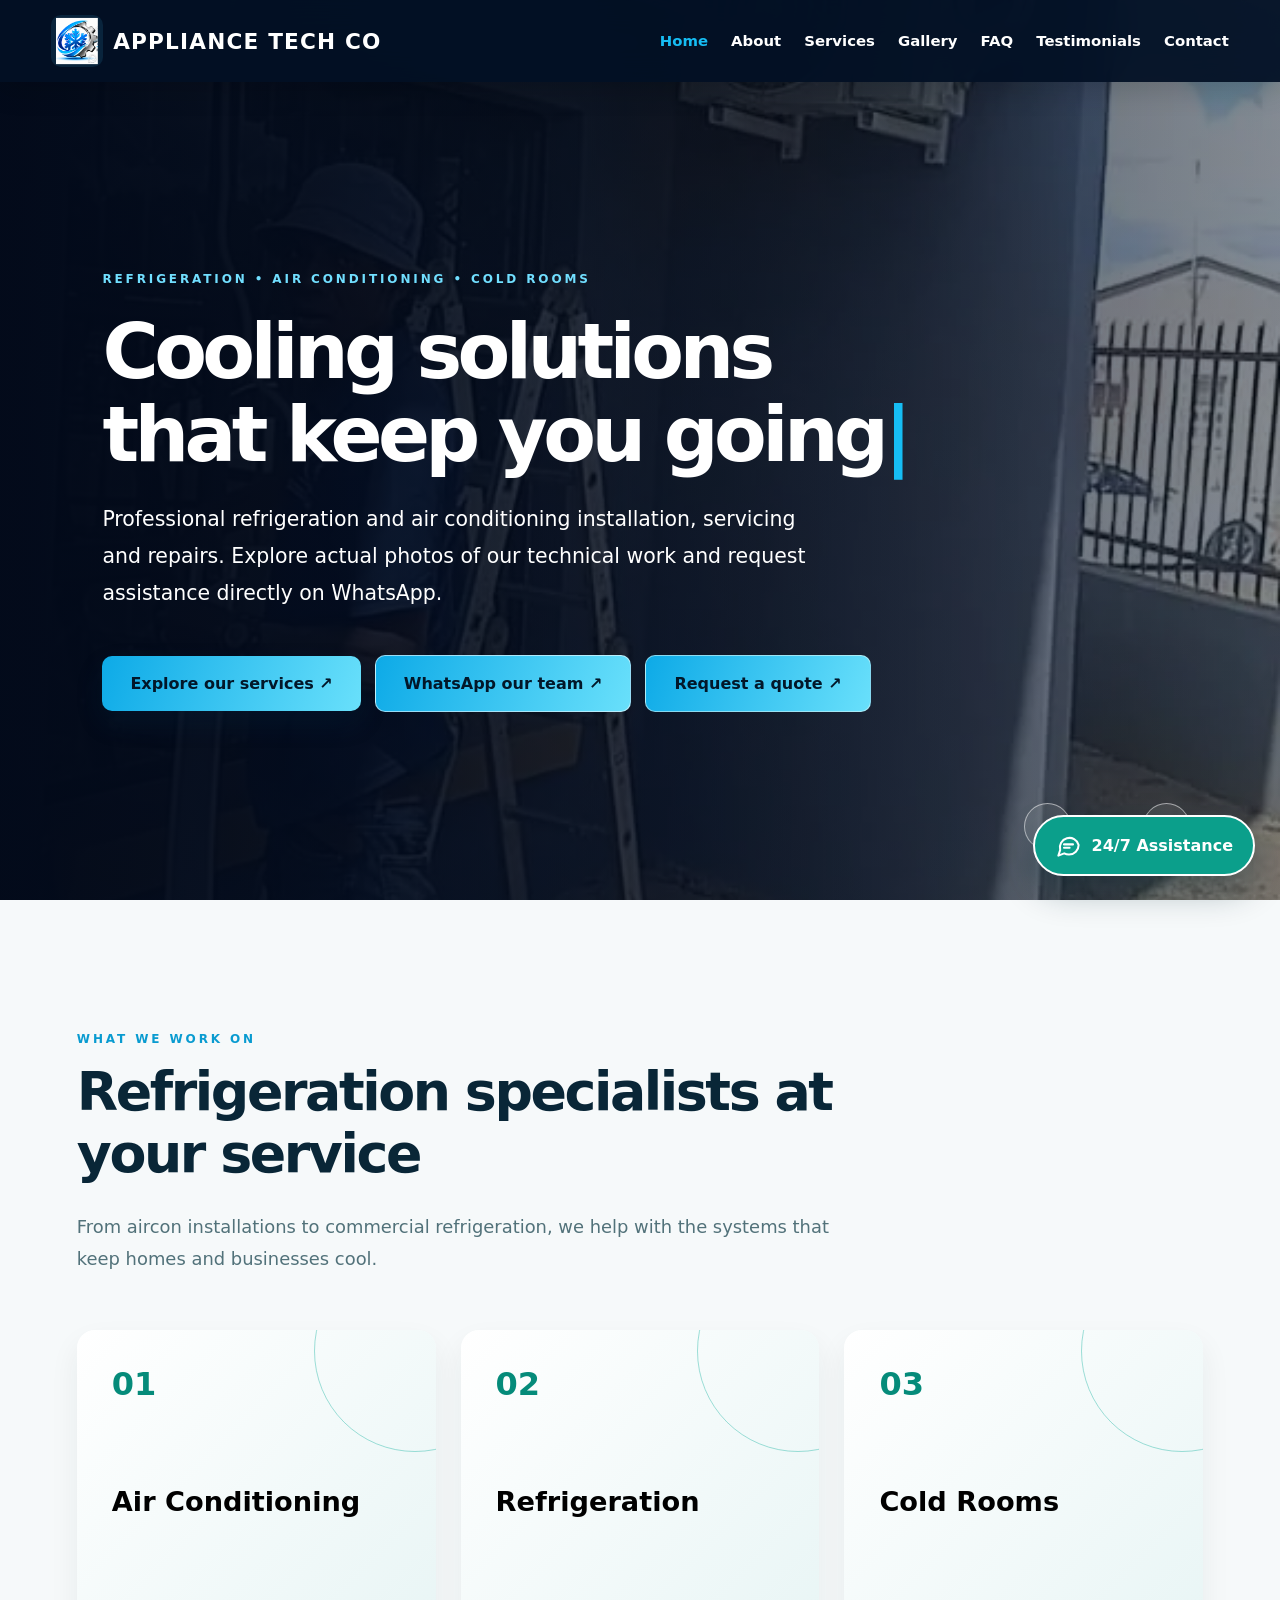
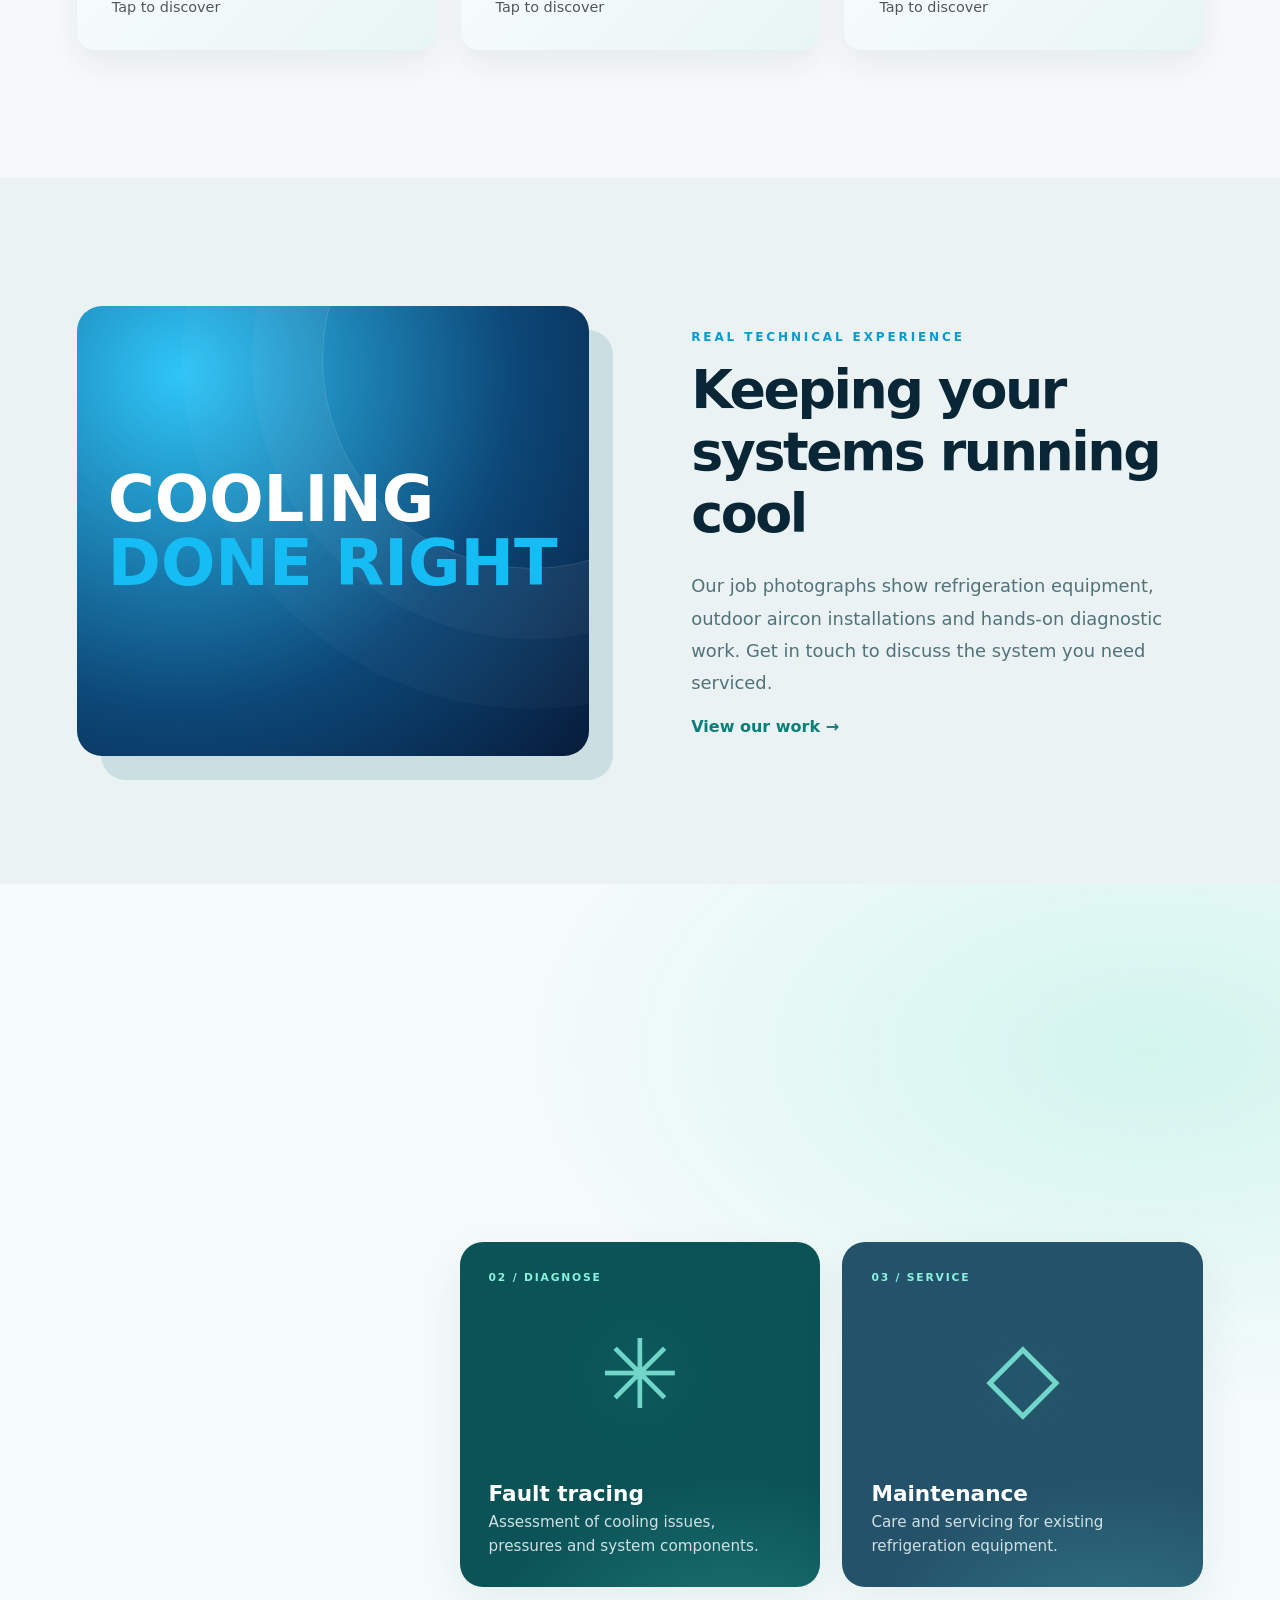
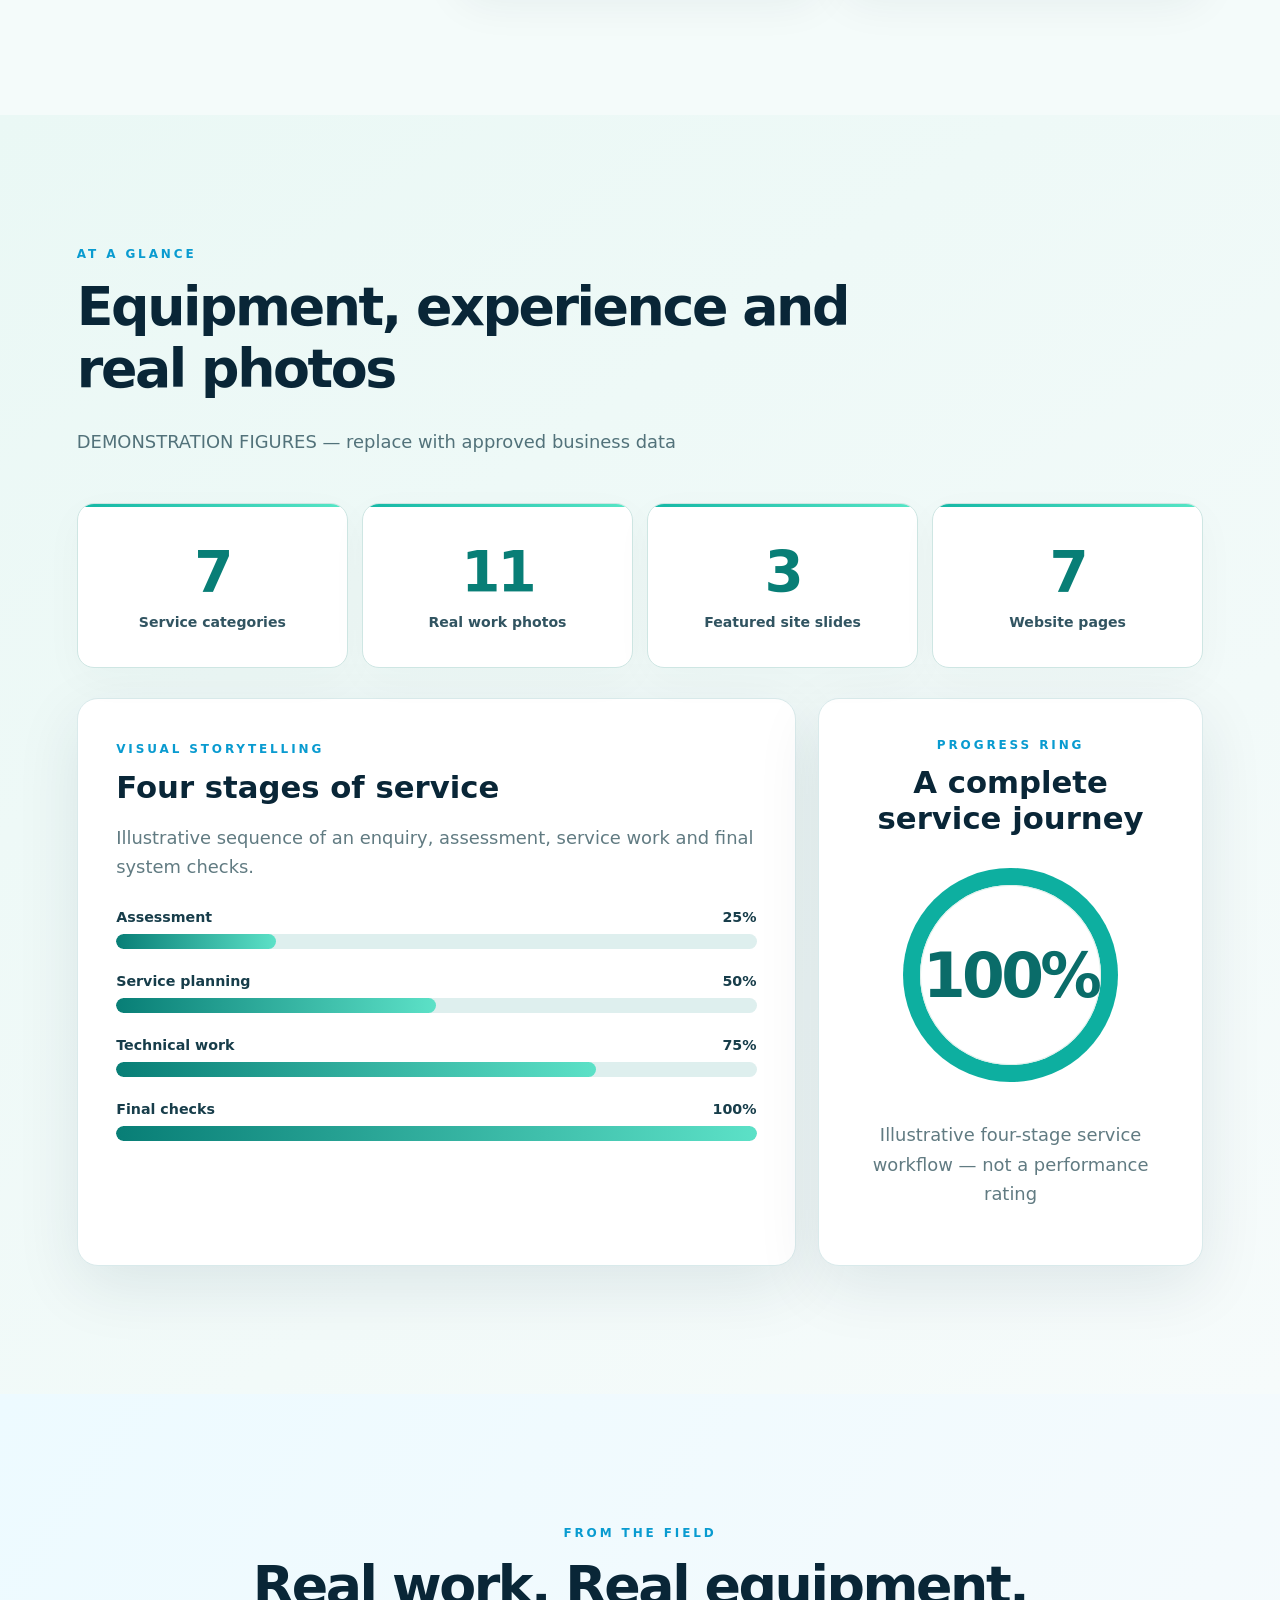
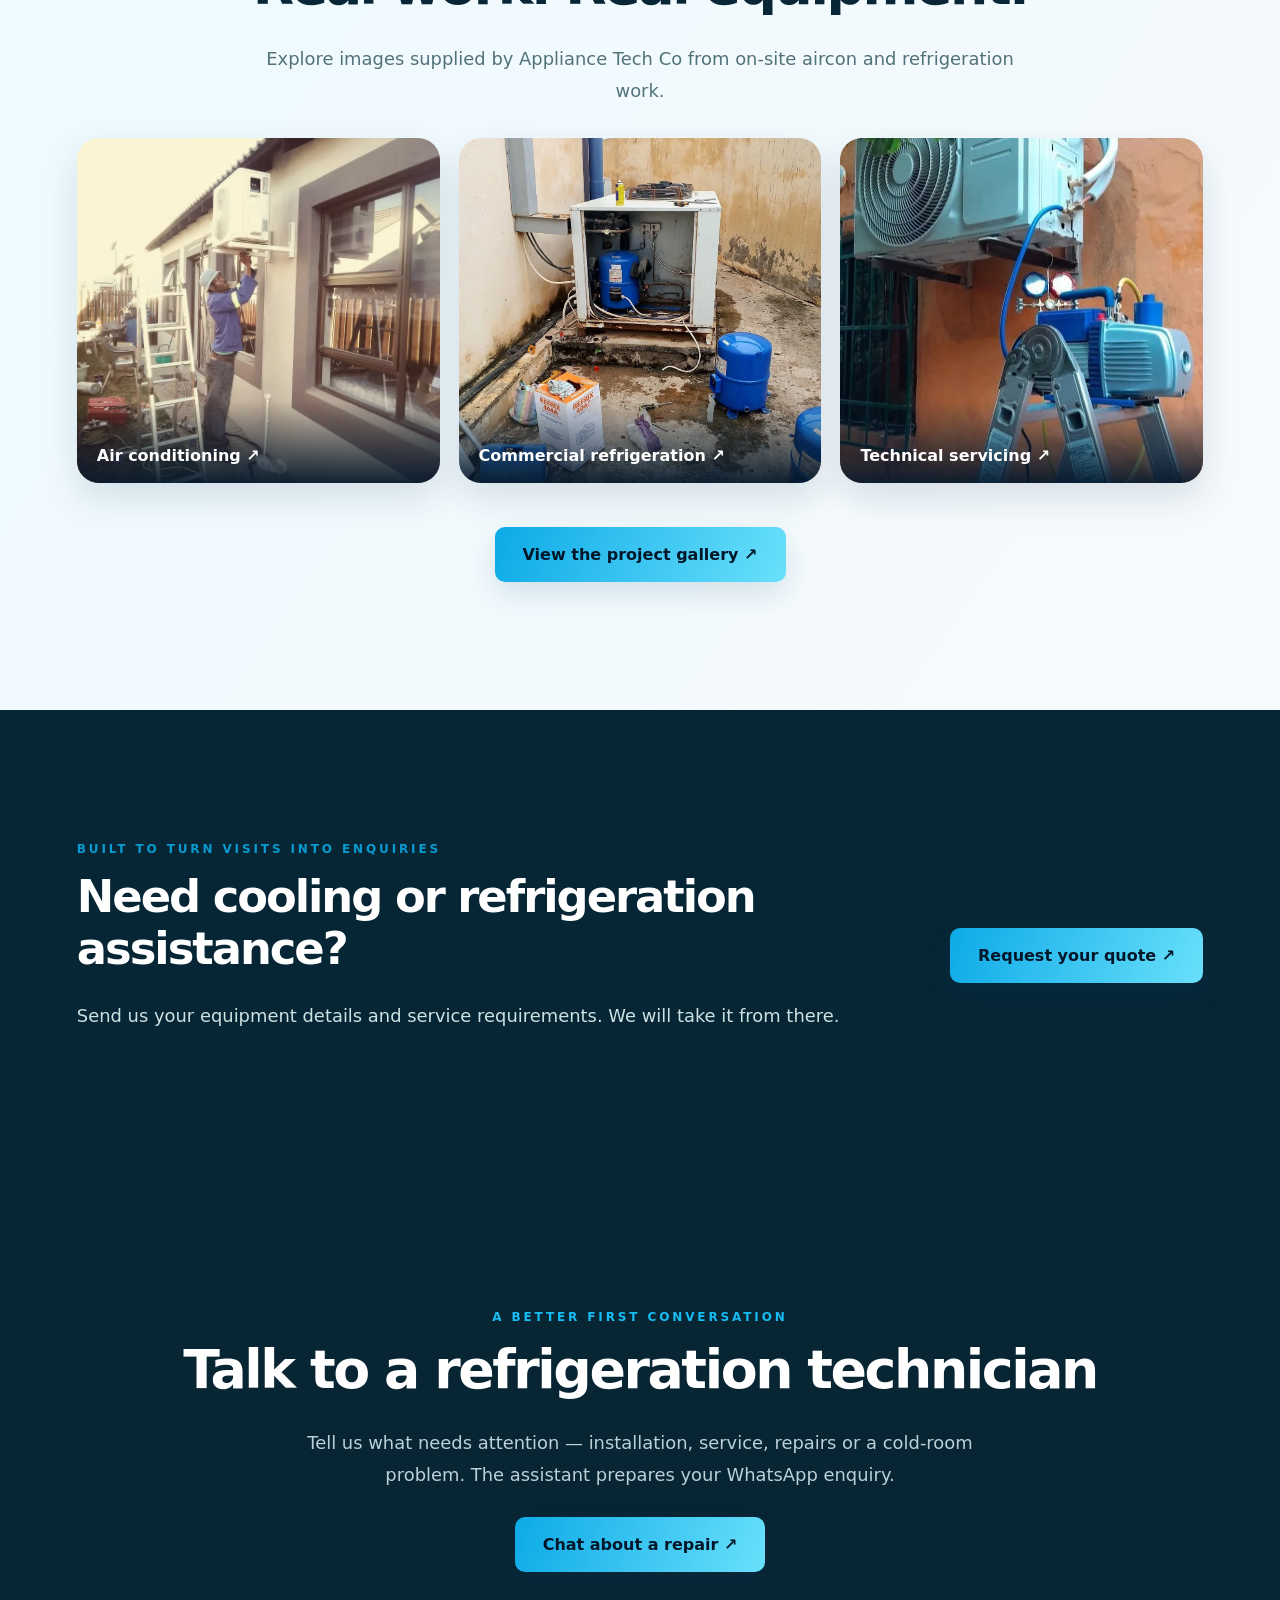
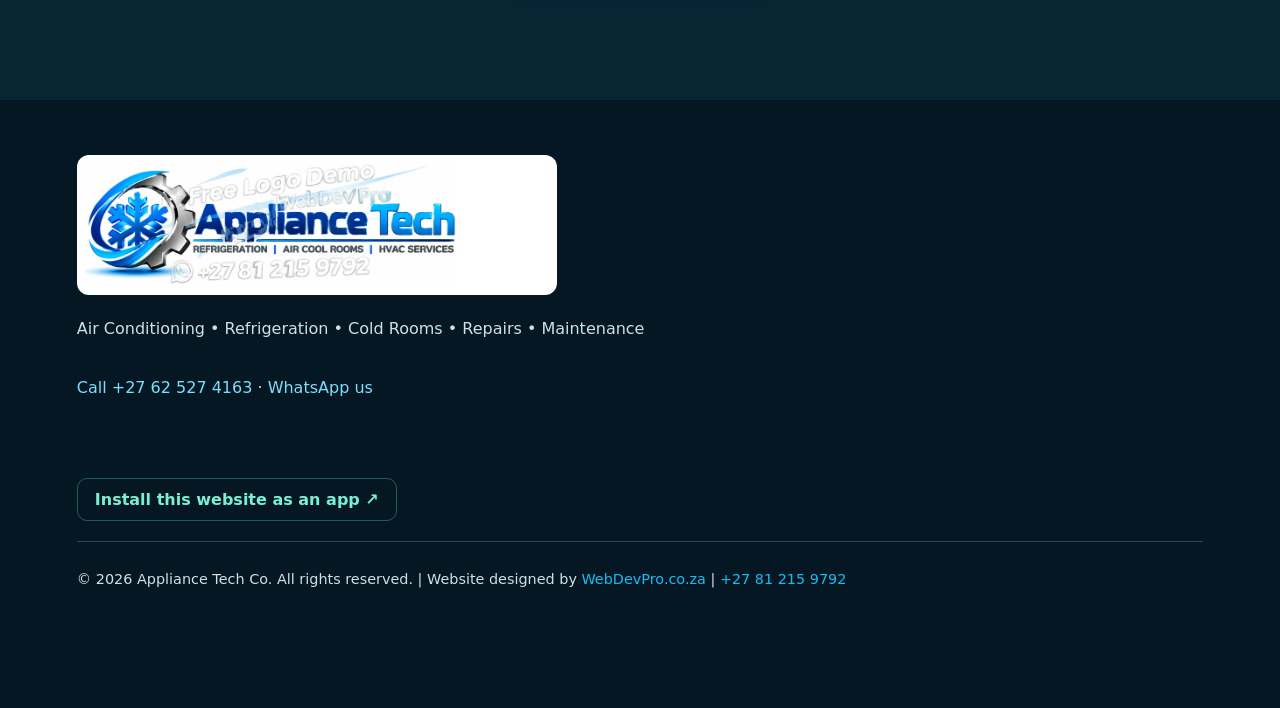
==== index.html @ e6e1d75d "Publish Appliance Tech Co UltraMax 7 Pro: seven pages, real photos and offline PWA" ====
<!DOCTYPE html>

<html lang="en">
<head>
<meta charset="utf-8"/>
<meta content="width=device-width,initial-scale=1" name="viewport"/>
<meta content="#081c38" name="theme-color"/>
<meta content="Appliance Tech Co refrigeration and air conditioning services. Call or WhatsApp +27 62 527 4163 for installation, servicing and repairs." name="description"/>
<title>Home | Appliance Tech Co — Refrigeration &amp; Air Conditioning</title>
<meta content="noindex,nofollow" name="robots"/>
<link href="manifest.webmanifest" rel="manifest"/>
<link href="assets/icon-192.png" rel="icon" sizes="192x192" type="image/png"/>
<link href="assets/icon-180.png" rel="apple-touch-icon"/>
<meta content="yes" name="apple-mobile-web-app-capable"/>
<meta content="black-translucent" name="apple-mobile-web-app-status-bar-style"/>
<meta content="website" property="og:type"/>
<meta content="Home | Appliance Tech Co — Refrigeration &amp; Air Conditioning" property="og:title"/>
<meta content="Appliance Tech Co refrigeration and air conditioning services. Call or WhatsApp +27 62 527 4163 for installation, servicing and repairs." property="og:description"/>
<link href="styles.css" rel="stylesheet"/>
<link href="premium.css" rel="stylesheet"/><link href="brand.css" rel="stylesheet"/>
<script defer="" src="site-config.js"></script>
<script defer="" src="script.js"></script>
<script defer="" src="premium.js"></script>
<script defer="" src="chatbot.js"></script>
<script defer="" src="pwa.js"></script>
<meta content="assets/appliancetech-logo.webp" property="og:image"/></head>
<body data-page="index">
<a class="skip-link" href="#main">Skip to content</a>
<header class="header">
<a aria-label="Appliance Tech Co home" class="brand" href="index.html"><img alt="" class="header-symbol" src="assets/icon-192.png"/><span data-brand-name="">Appliance Tech Co</span></a>
<button aria-controls="primaryNav" aria-expanded="false" class="menu-btn" id="menuBtn" type="button">Menu <span aria-hidden="true">☰</span></button>
<nav aria-label="Main navigation" id="primaryNav"><a aria-current="page" href="index.html">Home</a><a href="about.html">About</a><a href="services.html">Services</a><a href="gallery.html">Gallery</a><a href="faq.html">FAQ</a><a href="testimonials.html">Testimonials</a><a href="contact.html">Contact</a></nav>
</header>
<div aria-hidden="true" class="scroll-progress" id="scrollProgress"></div>
<main id="main">
<section aria-label="Featured messages" aria-roledescription="carousel" class="hero" id="home">
<div class="hero-bg slide-a active" style="background-image:linear-gradient(90deg,rgba(2,13,29,.90),rgba(4,19,38,.33)),url(assets/aircon-install-commercial.webp);background-position:center;background-size:cover"></div><div class="hero-bg slide-b" style="background-image:linear-gradient(90deg,rgba(2,13,29,.90),rgba(4,19,38,.33)),url(assets/aircon-gas-servicing.webp);background-position:center;background-size:cover"></div><div class="hero-bg slide-c" style="background-image:linear-gradient(90deg,rgba(2,13,29,.90),rgba(4,19,38,.33)),url(assets/commercial-compressor.webp);background-position:center;background-size:cover"></div><div class="hero-overlay"></div>
<div class="hero-content"><div class="eyebrow">REFRIGERATION • AIR CONDITIONING • COLD ROOMS</div><h1 class="typewriter" data-text="Cooling solutions that keep you going.">Cooling solutions that keep you going.</h1><p class="word-reveal" data-words="Professional refrigeration and air conditioning installation, servicing and repairs. Explore actual photos of our technical work and request assistance directly on WhatsApp.">Professional refrigeration and air conditioning installation, servicing and repairs. Explore actual photos of our technical work and request assistance directly on WhatsApp.</p><div class="hero-ctas"><a class="btn" href="services.html">Explore our services ↗</a><a class="btn btn-outline" data-open-chat="" href="#chatPanel">WhatsApp our team ↗</a><button class="btn btn-glass" data-open-quote="" type="button">Request a quote ↗</button></div></div>
<div class="slide-controls"><button aria-label="Previous slide" id="prevSlide" type="button">←</button><span aria-live="polite" id="slideStatus">1 / 3</span><button aria-label="Next slide" id="nextSlide" type="button">→</button></div>
</section>
<section class="section" id="features"><div class="section-head reveal slide-left"><span class="kicker">WHAT WE WORK ON</span><h2 class="typewriter reveal-title" data-text="Refrigeration specialists at your service">Refrigeration specialists at your service</h2><p>From aircon installations to commercial refrigeration, we help with the systems that keep homes and businesses cool.</p></div>
<div class="card-grid"><button aria-pressed="false" class="flip-card reveal slide-up" type="button"><span class="flip-inner"><span class="flip-face front"><span class="number">01</span><strong>Air Conditioning</strong><small>Tap to discover</small></span><span class="flip-face back"><strong>Installations &amp; Service</strong><span>Residential and commercial split units, diagnostics and ongoing maintenance.</span><small>Tap to flip back</small></span></span></button><button aria-pressed="false" class="flip-card reveal slide-up" type="button"><span class="flip-inner"><span class="flip-face front"><span class="number">02</span><strong>Refrigeration</strong><small>Tap to discover</small></span><span class="flip-face back"><strong>Cooling Equipment</strong><span>Fridges, freezers and commercial refrigeration systems.</span><small>Tap to flip back</small></span></span></button><button aria-pressed="false" class="flip-card reveal slide-up" type="button"><span class="flip-inner"><span class="flip-face front"><span class="number">03</span><strong>Cold Rooms</strong><small>Tap to discover</small></span><span class="flip-face back"><strong>Technical Support</strong><span>Cold-room equipment, compressors, refrigeration controls and related repairs.</span><small>Tap to flip back</small></span></span></button></div></section>
<section class="section split"><div class="feature-visual reveal rotate-in"><span>COOLING<br/><b>DONE RIGHT</b></span><div aria-hidden="true" class="visual-rings"></div></div><div class="reveal slide-right"><span class="kicker">REAL TECHNICAL EXPERIENCE</span><h2 class="typewriter reveal-title" data-text="Keeping your systems running cool">Keeping your systems running cool</h2><p>Our job photographs show refrigeration equipment, outdoor aircon installations and hands-on diagnostic work. Get in touch to discuss the system you need serviced.</p><a class="text-link" href="gallery.html">View our work →</a></div></section>
<section class="section effects-showcase"><div class="section-head reveal mask-in"><span class="kicker">AIRCON • REFRIGERATION • COMPONENTS</span><h2 class="typewriter reveal-title" data-text="Practical technical support">Practical technical support</h2><p>Talk to our team about the right service for your home, workplace or commercial cooling equipment.</p></div><div class="effects-grid"><article class="effect-tile reveal mask-in hover-lift"><div class="effect-number">01 / INSTALL</div><div aria-hidden="true" class="effect-glyph">◐</div><h3>Aircon installation</h3><p>Mounting and setup of indoor and outdoor cooling units.</p></article><article class="effect-tile reveal blur-in hover-lift"><div class="effect-number">02 / DIAGNOSE</div><div aria-hidden="true" class="effect-glyph">✳</div><h3>Fault tracing</h3><p>Assessment of cooling issues, pressures and system components.</p></article><article class="effect-tile reveal tilt-in hover-lift"><div class="effect-number">03 / SERVICE</div><div aria-hidden="true" class="effect-glyph">◇</div><h3>Maintenance</h3><p>Care and servicing for existing refrigeration equipment.</p></article></div></section>
<section class="section premium-stat-section" id="impact"><div class="section-head reveal slide-up"><span class="kicker">AT A GLANCE</span><h2>Equipment, experience and real photos</h2><p data-demo-caption="">Numbers below describe this website’s content, not unverified performance claims.</p></div><div class="stat-grid" id="premiumStats"></div><div class="analytics-grid"><article class="analytics-panel reveal slide-up"><div class="analytics-heading"><span class="kicker">VISUAL STORYTELLING</span><h3>Four stages of service</h3><p>Illustrative sequence of an enquiry, assessment, service work and final system checks.</p></div><div class="bar-chart" id="premiumBars"></div></article><article class="analytics-panel ring-panel reveal slide-up"><span class="kicker">PROGRESS RING</span><h3>A complete service journey</h3><div aria-label="Illustrative progress" aria-valuemax="100" aria-valuemin="0" aria-valuenow="0" class="progress-ring" id="premiumRing" role="progressbar"><span data-ring-number="">0%</span></div><p id="ringLabel">Illustrative progress only</p></article></div></section>
<section class="section client-photo-preview"><div class="section-head reveal slide-up"><span class="kicker">FROM THE FIELD</span><h2 class="typewriter reveal-title" data-text="Real work. Real equipment.">Real work. Real equipment.</h2><p>Explore images supplied by Appliance Tech Co from on-site aircon and refrigeration work.</p></div><div class="client-photo-grid"><a href="gallery.html"><img alt="Technician working on an air conditioning unit" loading="lazy" src="assets/residential-aircon.webp"/><span>Air conditioning ↗</span></a><a href="gallery.html"><img alt="Refrigeration unit with compressor and service tools" loading="lazy" src="assets/cooling-unit-repairs.webp"/><span>Commercial refrigeration ↗</span></a><a href="gallery.html"><img alt="Air conditioning servicing with gauges" loading="lazy" src="assets/aircon-gas-servicing.webp"/><span>Technical servicing ↗</span></a></div><a class="btn" href="gallery.html">View the project gallery ↗</a></section><section class="section cta-band"><div><span class="kicker">BUILT TO TURN VISITS INTO ENQUIRIES</span><h2>Need cooling or refrigeration assistance?</h2><p>Send us your equipment details and service requirements. We will take it from there.</p></div><button class="btn" data-open-quote="" type="button">Request your quote ↗</button></section>
<section class="section contact" id="contact"><div class="reveal scale-in"><span class="kicker">A BETTER FIRST CONVERSATION</span><h2 class="typewriter reveal-title" data-text="Talk to a refrigeration technician">Talk to a refrigeration technician</h2><p>Tell us what needs attention — installation, service, repairs or a cold-room problem. The assistant prepares your WhatsApp enquiry.</p><button class="btn contact-btn" data-open-chat="" type="button">Chat about a repair ↗</button></div></section>
</main>
<footer>
<div class="footer-main"><img alt="Appliance Tech Co logo — demo watermark by WebDevPro" class="footer-logo" src="assets/appliancetech-logo.webp"/><p>Air Conditioning • Refrigeration • Cold Rooms • Repairs • Maintenance</p><p><a href="tel:+27625274163">Call +27 62 527 4163</a> · <a href="https://wa.me/27625274163" rel="noopener noreferrer" target="_blank">WhatsApp us</a></p></div>
<p class="footer-install"><button data-install="" type="button">Install this website as an app ↗</button></p>
<div class="footer-bottom">© <span id="year"></span> <span data-client-name="">Appliance Tech Co</span>. All rights reserved. | Website designed by <a href="https://webdevpro.co.za" rel="noopener noreferrer" target="_blank">WebDevPro.co.za</a> | <a href="tel:+27812159792">+27 81 215 9792</a></div>
</footer>
<nav aria-label="Mobile bottom menu" class="mobile-bottom">
<a href="index.html"><span aria-hidden="true">⌂</span>Home</a>
<a href="services.html"><span aria-hidden="true">▦</span>Services</a>
<button data-open-chat="" type="button"><span aria-hidden="true">◉</span>Chat</button>
<a href="contact.html"><span aria-hidden="true">✉</span>Contact</a>
<button id="installHelp" type="button"><span aria-hidden="true">＋</span>Install</button>
</nav>
<dialog aria-labelledby="installTitle" id="installDialog">
<h2 id="installTitle">Install this website</h2>
<p>Install Appliance Tech Co on your phone for quick access. On iPhone: Safari → Share → Add to Home Screen.</p>
<p id="installStatus" role="status"></p>
<button hidden="" id="installNow" type="button">Install app</button>
<button id="closeDialog" type="button">Close</button>
</dialog>
<button aria-controls="chatPanel" aria-expanded="false" aria-haspopup="dialog" aria-label="Open 24/7 enquiry assistant" class="chat-launcher" id="chatLauncher" type="button">
<svg aria-hidden="true" fill="none" height="27" stroke="currentColor" stroke-linecap="round" stroke-linejoin="round" stroke-width="1.8" viewbox="0 0 24 24" width="27"><path d="M21 11.5a8.5 8.5 0 0 1-8.5 8.5 9 9 0 0 1-4.3-1L3 21l1.6-5A8.5 8.5 0 1 1 21 11.5Z"></path><path d="M8 11h8M8 14h5"></path></svg>
<span class="chat-launcher-label">24/7 Assistance</span>
</button>
<section aria-label="24/7 automated enquiry assistant" aria-modal="false" class="chat-panel" hidden="" id="chatPanel" role="dialog">
<div class="chat-top"><div aria-hidden="true" class="chat-avatar">✦</div><div class="chat-heading"><strong id="chatCompany">Appliance Tech Co</strong><span><i aria-hidden="true" class="online-dot"></i> 24/7 automated assistance</span></div><button aria-label="Close enquiry assistant" class="chat-close" id="chatClose" type="button">×</button></div>
<div aria-live="polite" class="chat-progress" id="chatProgress">Welcome</div>
<div aria-live="polite" aria-relevant="additions text" class="chat-transcript" id="chatTranscript"></div>
<div class="chat-compose"><div id="chatControls"></div><p class="chat-status" hidden="" id="chatStatus" role="status"></p><p class="chat-footnote">We prepare your message; you confirm sending it in WhatsApp.</p></div>
</section>
</body>
</html>
---- styles.css ----
:root{--navy:#071c2b;--teal:#42dcc4;--white:#fff;--ink:#143244;--muted:#607383}*{box-sizing:border-box}html{scroll-behavior:smooth}body{margin:0;font-family:system-ui,-apple-system,Segoe UI,sans-serif;background:#f6f9fa;color:var(--ink)}a{color:inherit;text-decoration:none}button{font:inherit;cursor:pointer}button:focus-visible,a:focus-visible{outline:3px solid var(--teal);outline-offset:4px}.header{height:82px;background:#071c2bee;backdrop-filter:blur(16px);position:fixed;z-index:30;inset:0 0 auto;display:flex;align-items:center;justify-content:space-between;padding:0 clamp(20px,6vw,100px);color:white}.brand{display:flex;align-items:center;gap:9px;font-weight:850;letter-spacing:.06em}.brand b{color:var(--teal)}.brand-logo{display:grid;place-items:center;background:var(--teal);color:var(--navy);width:42px;height:42px;border-radius:11px}#primaryNav{display:flex;gap:32px}#primaryNav a:hover,.text-link{color:var(--teal)}.menu-btn{display:none}.hero{min-height:min(800px,100svh);height:100svh;position:relative;isolation:isolate;display:flex;align-items:center;color:white;overflow:hidden}.hero-bg,.hero-overlay{position:absolute;inset:0;z-index:-2}.hero-bg{opacity:0;transition:opacity 1.25s ease,transform 8s linear;transform:scale(1.08)}.hero-bg.active{opacity:1;transform:scale(1)}.slide-a{background:radial-gradient(circle at 75% 35%,#387c9d 0%,transparent 34%),linear-gradient(125deg,#071c2b,#193b55 65%,#0a5260)}.slide-b{background:radial-gradient(circle at 68% 50%,#10a991 0%,transparent 40%),linear-gradient(130deg,#071c2b,#12445c)}.slide-c{background:radial-gradient(circle at 76% 35%,#d3aa5e 0%,transparent 38%),linear-gradient(135deg,#071c2b,#1d485b)}.hero-overlay{background:linear-gradient(90deg,#061826bb,transparent);z-index:-1}.hero-content{width:min(940px,88%);margin:80px auto 0}.eyebrow,.kicker{display:inline-block;letter-spacing:.24em;font-size:.75rem;font-weight:800;color:var(--teal)}h1{font-size:clamp(3rem,7vw,6.5rem);letter-spacing:-.06em;line-height:1.08;margin:24px 0}h2{font-size:clamp(2.1rem,4.2vw,4rem);line-height:1.12;letter-spacing:-.045em;margin:14px 0 26px}.hero p{font-size:clamp(1rem,1.6vw,1.35rem);line-height:1.8;max-width:660px;min-height:85px}.btn{background:var(--teal);color:var(--navy);display:inline-flex;gap:20px;align-items:center;padding:18px 28px;border-radius:10px;font-weight:800;margin-top:23px;transition:transform .6s}.btn:hover{transform:translateY(-5px)}.slide-controls{position:absolute;bottom:50px;right:7%;display:flex;align-items:center;gap:18px}.slide-controls button{border:1px solid #ffffff88;background:#ffffff16;border-radius:50%;color:white;width:47px;height:47px}.section{padding:clamp(85px,10vw,150px) max(6vw,24px)}.section-head{max-width:780px}.section p{font-size:1.12rem;line-height:1.8;color:var(--muted)}.card-grid{display:grid;grid-template-columns:repeat(3,1fr);gap:25px;margin-top:55px}.flip-card{border:0;background:transparent;height:320px;perspective:1200px;padding:0;text-align:left}.flip-inner{display:block;width:100%;height:100%;position:relative;transform-style:preserve-3d;transition:transform 1.15s cubic-bezier(.22,1,.36,1)}.flip-card.flipped .flip-inner{transform:rotateY(180deg)}.flip-face{position:absolute;inset:0;display:flex;flex-direction:column;justify-content:space-between;padding:35px;border-radius:18px;backface-visibility:hidden;box-shadow:0 14px 30px #0b263111}.front{background:linear-gradient(135deg,#fff,#e8f5f5)}.back{background:#092a39;color:#fff;transform:rotateY(180deg)}.flip-face strong{font-size:1.7rem}.flip-face small{font-size:.9rem;opacity:.65}.flip-face .number{color:#058b7a;font-size:2rem;font-weight:800}.split{display:grid;grid-template-columns:1fr 1fr;align-items:center;gap:8vw;background:#eaf2f3}.feature-visual{background:linear-gradient(145deg,#0c3448,#0d7d85);min-height:450px;border-radius:25px;display:grid;place-items:center;box-shadow:24px 24px 0 #cbdfe2}.feature-visual span{font-weight:900;font-size:clamp(3rem,5vw,6rem);color:white;line-height:1}.feature-visual b{color:var(--teal)}.text-link{color:#087f79;font-weight:800}.contact{text-align:center;background:#082534}.contact .kicker{color:var(--teal)}.contact h2{color:white}.contact p{max-width:720px;margin:auto;color:#bbd0d7}footer{background:#061724;color:#d2dfe4;padding:55px 6vw 115px}.footer-main{margin-bottom:65px}.footer-main strong{font-size:1.5rem}.footer-bottom{border-top:1px solid #ffffff33;padding-top:25px;font-size:.9rem;line-height:1.8}.footer-bottom a{color:var(--teal)}.mobile-bottom{display:none}.reveal.ready{opacity:0;transition:opacity 1.05s cubic-bezier(.22,1,.36,1),transform 1.15s cubic-bezier(.22,1,.36,1)}.reveal.ready.slide-up{transform:translateY(55px)}.reveal.ready.slide-left{transform:translateX(-60px)}.reveal.ready.slide-right{transform:translateX(60px)}.reveal.ready.scale-in{transform:scale(.9)}.reveal.ready.rotate-in{transform:rotate(-4deg) scale(.94)}.reveal.ready.visible{opacity:1;transform:none}.card-grid .flip-card:nth-child(2){transition-delay:.14s}.card-grid .flip-card:nth-child(3){transition-delay:.28s}.typewriter.is-typing::after{content:'|';color:var(--teal);animation:blink .7s step-end infinite}@keyframes blink{50%{opacity:0}}.word-reveal span{display:inline-block;opacity:0;transform:translateY(15px);animation:wordin .75s forwards}@keyframes wordin{to{opacity:1;transform:none}}dialog{border:0;border-radius:15px;max-width:370px;padding:28px;box-shadow:0 25px 80px #0006}dialog::backdrop{background:#001b2aad}dialog button{padding:11px 24px;border:0;border-radius:8px;background:var(--teal)}@media(max-width:767px){.header{height:68px;padding:0 20px}.menu-btn{display:block;background:transparent;color:white;border:1px solid #ffffff77;border-radius:8px;padding:8px 12px}#primaryNav{display:none;position:absolute;top:68px;left:0;right:0;background:#071c2b;padding:20px;flex-direction:column;gap:20px}#primaryNav.open{display:flex}.hero{height:84svh;min-height:570px}.hero-content{margin-top:70px}.slide-controls{bottom:24px}.section{padding:86px 22px}.card-grid{grid-template-columns:1fr;gap:23px}.flip-card{height:260px}.split{grid-template-columns:1fr}.feature-visual{min-height:280px}.mobile-bottom{position:fixed;display:grid;grid-template-columns:repeat(5,1fr);bottom:0;left:0;right:0;z-index:40;background:#071c2bf5;color:white;padding:9px 5px calc(9px + env(safe-area-inset-bottom));box-shadow:0 -5px 30px #0004}.mobile-bottom a,.mobile-bottom button{font-size:.67rem;display:flex;flex-direction:column;align-items:center;gap:3px;justify-content:center;background:none;border:0;color:white;min-height:48px}.mobile-bottom span{font-size:1.45rem}body{padding-bottom:calc(65px + env(safe-area-inset-bottom))}footer{padding-bottom:45px}}@media(prefers-reduced-motion:reduce){*,*::before,*::after{scroll-behavior:auto!important;animation:none!important;transition:none!important}.hero-bg{transform:none}.reveal.ready{opacity:1!important;transform:none!important}.flip-card.flipped .flip-inner{transform:none}.flip-card.flipped .front{display:none}.flip-card.flipped .back{transform:none;display:flex}}

/* =============================================================
   ULTRA MAX 7 PRO — layered detail and chatbot additions
   Overrides preserve the original Ultra Max 7 visual identity.
   ============================================================= */
:root { --ease-premium:cubic-bezier(.22,1,.36,1); }
[hidden] { display:none !important; }
.skip-link { position:fixed;left:16px;top:-70px;z-index:200;background:white;color:#102337;padding:10px 15px;border-radius:8px; }
.skip-link:focus { top:10px; }
.header { z-index:60; }
#primaryNav { gap:clamp(12px,1.65vw,26px);align-items:center; }
#primaryNav a { font-size:.88rem;font-weight:600;transition:color .25s ease;white-space:nowrap; }
#primaryNav a[aria-current="page"] { color:var(--teal); }
.brand { font-size:.94rem;white-space:nowrap; }
.hero-content { width:min(1050px,88%); }
.hero-ctas { display:flex;align-items:center;gap:14px;flex-wrap:wrap; }
.btn { border:0;cursor:pointer;box-shadow:0 15px 35px #020f1b1a;transition:transform .45s var(--ease-premium),box-shadow .45s; }
.btn:hover { box-shadow:0 18px 35px #020f1b30; }
.btn-outline { background:#ffffff15;color:#fff;border:1px solid #ffffff8f;backdrop-filter:blur(7px); }
.btn-outline:hover { background:#ffffff27; }
.flip-card { border-radius:18px;transition:filter .3s,transform .45s var(--ease-premium); }
.flip-card:hover { transform:translateY(-5px); }
.flip-face { overflow:hidden; }
.flip-face:before { content:"";pointer-events:none;position:absolute;width:200px;height:200px;right:-80px;top:-80px;border:1px solid #00aa9960;border-radius:50%; }
.card-grid { align-items:stretch; }
.contact-btn { margin-top:25px; }
.feature-visual { overflow:hidden;position:relative;isolation:isolate; }
.feature-visual > span { z-index:2;position:relative; }
.visual-rings { position:absolute;width:420px;height:420px;border:1px solid #ffffff28;border-radius:50%;right:-30%;top:-35%;box-shadow:0 0 0 70px #ffffff08,0 0 0 140px #ffffff06;animation:orbit-pulse 7s ease-in-out infinite alternate; }
@keyframes orbit-pulse { from{transform:scale(.94) rotate(-8deg)} to{transform:scale(1.07) rotate(11deg)} }
.effects-showcase { background:radial-gradient(ellipse at 90% 20%,#c1f1e8aa,transparent 38%),#f4fbfa; }
.effects-grid,.info-grid { display:grid;grid-template-columns:repeat(3,minmax(0,1fr));gap:22px;margin-top:45px; }
.effect-tile { display:flex;flex-direction:column;min-height:345px;border-radius:23px;padding:29px;box-shadow:0 15px 45px #082b3911;overflow:hidden;position:relative;background:#0a2939;color:white;isolation:isolate; }
.effect-tile:nth-child(2) { background:#0b5357; }
.effect-tile:nth-child(3) { background:#24526a; }
.effect-tile::after { content:"";position:absolute;inset:auto -45% -75% 5%;height:370px;border-radius:50%;z-index:-1;background:radial-gradient(ellipse,#5eedd63d,transparent 70%); }
.effect-number { letter-spacing:.17em;font-size:.67rem;font-weight:900;color:#8af2dd; }
.effect-glyph { margin:auto;font-size:6rem;line-height:1;color:#7de5d6;opacity:.9;filter:drop-shadow(0 0 35px #30eac355); }
.effect-tile h3 { font-size:1.35rem;margin:15px 0 4px; }
.effect-tile p { color:#d0e0e4;font-size:.95rem;line-height:1.6;margin:0; }
.hover-lift { transition:transform .7s var(--ease-premium),box-shadow .7s var(--ease-premium),opacity 1.1s,filter 1.1s,clip-path 1.1s; }
.hover-lift:hover { transform:translateY(-9px);box-shadow:0 24px 55px #082b3928; }
.reveal.ready.mask-in { clip-path:inset(0 100% 0 0 round 18px);transform:translateY(22px); }
.reveal.ready.blur-in { filter:blur(12px);transform:translateY(33px) scale(.96); }
.reveal.ready.tilt-in { transform:perspective(700px) rotateY(14deg) translateY(45px); }
.reveal.ready.mask-in.visible { clip-path:inset(0 0 0 0 round 0);transform:none; }
.reveal.ready.blur-in.visible { filter:blur(0);transform:none; }
.reveal.ready.tilt-in.visible { transform:none; }
.effects-grid > :nth-child(2),.info-grid > :nth-child(2),.gallery-grid > :nth-child(2),.process-grid > :nth-child(2) { transition-delay:.14s; }
.effects-grid > :nth-child(3),.info-grid > :nth-child(3),.gallery-grid > :nth-child(3),.process-grid > :nth-child(3) { transition-delay:.28s; }
.gallery-grid > :nth-child(4),.process-grid > :nth-child(4) { transition-delay:.16s; }
.gallery-grid > :nth-child(5) { transition-delay:.27s; }
.reveal.ready { transition-duration:1.15s; }
.inner-hero { position:relative;isolation:isolate;overflow:hidden;min-height:480px;display:flex;justify-content:center;flex-direction:column;padding:150px max(6vw,24px) 100px;background:linear-gradient(115deg,#071c2b,#16485b);color:#fff; }
.inner-hero h1 { font-size:clamp(2.8rem,5.4vw,5.8rem);max-width:1000px;position:relative;z-index:1; }
.inner-hero p { font-size:clamp(1rem,1.5vw,1.2rem);line-height:1.8;color:#c6d9df;max-width:770px;position:relative;z-index:1; }
.inner-hero .kicker { position:relative;z-index:1; }
.inner-glow { position:absolute;right:-15%;top:-60%;width:70vw;height:70vw;max-width:900px;max-height:900px;border-radius:50%;background:radial-gradient(circle,#1fb8a759 0,transparent 66%);filter:blur(6px);pointer-events:none;animation:ambient-float 9s ease-in-out infinite alternate; }
@keyframes ambient-float { from{transform:translate(-3%,2%)} to{transform:translate(5%,-4%)} }
.light-split { background:#f6fbfa; }
.about-visual { background:linear-gradient(140deg,#062c43,#17a795); }
.info-card { padding:32px;background:#fff;border:1px solid #dcecef;border-radius:18px;min-height:260px;box-shadow:0 12px 32px #082a3810; }
.info-card h3 { font-size:1.75rem;line-height:1.15;margin:16px 0; }
.info-card p { font-size:1rem;line-height:1.7; }
.small-index { font-weight:900;color:#0f837e;letter-spacing:.12em;font-size:.78rem; }
.process-section { background:#e9f3f3; }
.process-grid { display:grid;grid-template-columns:repeat(4,1fr);gap:18px;margin:36px 0; }
.process-step { border-left:3px solid #08a896;padding:17px 20px;background:#fff;border-radius:4px 14px 14px 4px; }
.process-step b { font-size:2rem;color:#0c8d83; }
.process-step h3 { margin-bottom:5px; }
.process-step p { font-size:.94rem;margin:0; }
.text-button { padding:0;background:transparent;border:0;color:#0b817a;font-weight:800;margin-top:8px;text-decoration:underline;text-underline-offset:5px; }
.gallery-grid { display:grid;grid-template-columns:repeat(3,minmax(0,1fr));grid-auto-rows:230px;gap:20px; }
.gallery-tile { min-height:220px;padding:28px;display:flex;flex-direction:column;align-items:flex-start;justify-content:flex-end;overflow:hidden;color:white;position:relative;isolation:isolate;border-radius:18px;background:radial-gradient(circle at 70% 25%,#409fac 3%,transparent 42%),linear-gradient(145deg,#072638,#23526d); }
.gallery-tile:nth-child(even) { background:radial-gradient(circle at 30% 15%,#65d8b4,transparent 42%),linear-gradient(145deg,#17435b,#11777c); }
.gallery-tile::after { content:"";position:absolute;inset:-15%;border:1px solid #ffffff36;border-radius:50%;transform:translate(48%,27%);transition:transform .85s var(--ease-premium);z-index:-1; }
.gallery-tile:hover::after { transform:translate(32%,16%); }
.gallery-tile span { font-size:2rem;font-weight:900;color:#b0ffe9;margin-bottom:auto; }
.gallery-tile strong { font-size:1.5rem; }
.gallery-tile small { font-size:.82rem;opacity:.8;margin-top:8px; }
.gallery-tall { grid-row:span 2; }
.faq-section { max-width:1100px;margin:auto; }
.faq-list details { background:#fff;border:1px solid #d9e6e9;border-radius:14px;margin-bottom:14px;padding:0 24px;box-shadow:0 10px 22px #07233309; }
.faq-list summary { cursor:pointer;font-size:1.12rem;font-weight:800;padding:24px 25px 24px 0;list-style:none;position:relative; }
.faq-list summary::-webkit-details-marker { display:none; }
.faq-list summary::after { content:'+';position:absolute;right:0;top:18px;font-size:1.6rem;color:#008c81;transition:transform .25s; }
.faq-list details[open] summary::after { transform:rotate(45deg); }
.faq-list p { margin:0 0 24px;font-size:1rem; }
.faq-list code { background:#e4f3f0;padding:2px 5px;border-radius:4px; }
.review-empty { max-width:900px;margin:auto;text-align:center;border:1px solid #d6e8ea;border-radius:24px;padding:35px 35px 70px;background:radial-gradient(circle at 60% 15%,#d5f3eb,#fff 70%); }
.review-empty h2 { font-size:clamp(1.9rem,3.5vw,3rem); }
.review-empty p { margin:0 auto 30px;max-width:650px; }
.review-mark { font-family:Georgia,serif;font-size:7rem;line-height:1;color:#0ba897;height:90px; }
.review-tag { display:inline-block;background:#d7f1ea;color:#126c61;padding:12px 18px;border-radius:40px;font-weight:700;font-size:.9rem; }
.contact-layout { display:grid;grid-template-columns:1.15fr 1fr;gap:8vw;align-items:center; }
.contact-detail { display:flex;gap:20px;align-items:center;border-top:1px solid #d8e7e9;padding:16px 0; }
.contact-detail b { font-size:1.5rem;color:#078c81; }
.contact-panel { padding:48px 38px;border-radius:25px;background:linear-gradient(135deg,#0a273b,#0d5961);color:white;box-shadow:20px 20px 0 #d3e6e9; }
.contact-panel .panel-icon { font-size:4rem;color:#40dbc5;line-height:1; }
.contact-panel > span { color:#40dbc5;letter-spacing:.18em;font-weight:800;font-size:.7rem; }
.contact-panel h3 { font-size:clamp(1.8rem,3vw,3rem);margin:12px 0; }
.contact-panel p { color:#d5e7e9; }
.contact-panel small { display:block;margin-top:24px;line-height:1.6;color:#c2dadb; }

/* Guided chatbot: no screen takeover, compact mobile footprint, full keyboard support. */
.chat-launcher { position:fixed;right:25px;bottom:24px;z-index:70;display:flex;gap:10px;align-items:center;justify-content:center;padding:15px 20px;background:#0b9f8b;color:white;border:2px solid #fff;border-radius:50px;box-shadow:0 15px 35px #012a3555;font-weight:850;transition:transform .35s,background .35s,box-shadow .35s; }
.chat-launcher:hover { background:#087f78;transform:translateY(-5px);box-shadow:0 22px 40px #012a3566; }
.chat-panel { position:fixed;z-index:75;bottom:102px;right:25px;width:min(395px,calc(100vw - 28px));height:min(630px,calc(100dvh - 135px));display:flex;flex-direction:column;background:#f8fbfc;color:#143244;border:1px solid #d1e3e7;border-radius:20px;overflow:hidden;box-shadow:0 20px 65px #001d3159;animation:chat-enter .4s var(--ease-premium); }
@keyframes chat-enter { from{opacity:0;transform:translateY(17px) scale(.965)} to{opacity:1;transform:none} }
.chat-top { display:flex;gap:12px;align-items:center;padding:15px 17px;background:linear-gradient(115deg,#063543,#087e78);color:white;min-height:74px;flex-shrink:0; }
.chat-avatar { display:grid;place-items:center;width:43px;height:43px;border-radius:14px;background:#e3fff5;color:#087e78;font-size:1.5rem;flex-shrink:0; }
.chat-heading { display:flex;flex-direction:column;gap:5px;min-width:0;flex:1; }
.chat-heading strong { font-size:1rem;overflow:hidden;text-overflow:ellipsis;white-space:nowrap; }
.chat-heading span { font-size:.73rem;opacity:.91;white-space:nowrap; }
.online-dot { display:inline-block;width:7px;height:7px;margin-right:4px;background:#72f5c9;border-radius:50%; }
.chat-close { background:#ffffff24;color:white;border:0;border-radius:10px;width:34px;height:34px;font-size:1.6rem;line-height:1;flex-shrink:0; }
.chat-progress { flex-shrink:0;min-height:33px;padding:8px 18px;background:#e4f6f2;color:#126e66;font-size:.75rem;font-weight:800;letter-spacing:.035em; }
.chat-transcript { flex:1;min-height:95px;overflow-y:auto;padding:17px 16px 14px;display:flex;flex-direction:column;gap:13px;overscroll-behavior:contain; }
.chat-bubble { font-size:.9rem;line-height:1.52;max-width:92%;padding:12px 14px;border-radius:14px 14px 14px 4px;word-break:break-word;white-space:pre-wrap; }
.chat-bubble.bot { align-self:flex-start;background:white;color:#193849;box-shadow:0 3px 14px #102c3c0f;border:1px solid #dfebee; }
.chat-bubble.visitor { align-self:flex-end;background:#087f76;color:white;border-radius:14px 14px 4px 14px; }
.chat-compose { flex-shrink:0;padding:15px 15px 11px;background:white;border-top:1px solid #dde9eb;max-height:57%;overflow-y:auto; }
.chat-step-form { margin:0; }
.chat-field label,.chat-preview-label { display:block;font-size:.81rem;font-weight:800;margin-bottom:6px; }
.chat-input { width:100%;padding:12px 13px;border:1px solid #bfcfd3;border-radius:10px;background:white;color:#173748;font:inherit;font-size:.94rem;min-height:44px; }
textarea.chat-input { min-height:90px;resize:vertical; }
.chat-input:focus,.chat-message-preview:focus { border-color:#0b9687;outline:2px solid #0b968740;outline-offset:1px; }
.chat-error { min-height:0;margin:6px 0 0;color:#af2636;font-size:.76rem;font-weight:600; }
.chat-actions { display:flex;gap:9px;align-items:stretch;margin-top:12px; }
.chat-actions .chat-btn { flex:1; }
.chat-btn { border:0;border-radius:10px;padding:12px 14px;min-height:42px;font-size:.86rem;cursor:pointer;font-weight:800;transition:background .25s,transform .25s; }
.chat-btn:hover:not(:disabled) { transform:translateY(-1px); }
.chat-btn.primary { background:#079d86;color:white; }
.chat-btn.primary:hover { background:#087b6c; }
.chat-btn.secondary { background:#d6f1eb;color:#0a756b; }
.chat-btn.subtle { background:#eef4f5;color:#275264; }
.chat-btn:disabled { opacity:.45;cursor:not-allowed; }
.chat-review { background:#f3f9f9;border:1px solid #d9e8e9;border-radius:10px;padding:12px;max-height:140px;overflow-y:auto; }
.chat-review-line { display:flex;gap:9px;align-items:flex-start;margin:0 0 7px;font-size:.8rem;line-height:1.4; }
.chat-review-line:last-child { margin-bottom:0; }
.chat-review-line strong { color:#0b6962;min-width:63px; }
.chat-review-line span { flex:1;overflow-wrap:anywhere; }
.chat-preview-label { margin:12px 0 7px; }
.chat-message-preview { width:100%;padding:10px;min-height:90px;max-height:112px;resize:vertical;border:1px solid #d6e4e6;border-radius:8px;background:#f8fbfb;font-size:.78rem;line-height:1.45;color:#294958; }
.chat-status { margin:10px 0 0;color:#164e60;background:#e8f4f5;padding:9px 10px;border-radius:8px;font-size:.75rem;line-height:1.45; }
.chat-footnote { margin:11px 0 0;font-size:.69rem;line-height:1.4;color:#657984;text-align:center; }
.chat-fallback-link { display:block;margin-top:9px;color:#097c73;font-weight:800;text-decoration:underline; }
@media(max-width:1150px) { #primaryNav { gap:12px; } #primaryNav a { font-size:.8rem; } .brand { font-size:.85rem; } }
@media(max-width:920px) { .header { padding:0 20px; } .menu-btn { display:block;background:transparent;color:white;border:1px solid #ffffff77;border-radius:8px;padding:8px 12px; } #primaryNav { display:none;position:absolute;top:82px;left:0;right:0;background:#071c2b;padding:20px;flex-direction:column;gap:18px;align-items:stretch;box-shadow:0 20px 30px #0005; } #primaryNav.open { display:flex; } #primaryNav a { font-size:1rem; } }
@media(max-width:767px) {
  #primaryNav { top:68px; }
  .hero-ctas { flex-direction:column;align-items:flex-start;gap:8px; }
  .hero-ctas .btn { margin-top:4px;padding:13px 20px;font-size:.84rem; }
  .hero h1 { font-size:clamp(2.3rem,9.5vw,3.7rem); }
  .hero p { font-size:1rem;line-height:1.6;min-height:85px; }
  .inner-hero { padding:128px 22px 80px;min-height:400px; }
  .effects-grid,.info-grid,.gallery-grid,.contact-layout { grid-template-columns:1fr; }
  .process-grid { grid-template-columns:repeat(2,1fr); }
  .gallery-grid { grid-auto-rows:215px; }
  .gallery-tall { grid-row:span 1; }
  .effect-tile { min-height:290px; }
  .contact-panel { box-shadow:10px 10px 0 #d3e6e9; }
  .chat-launcher { right:15px;bottom:calc(77px + env(safe-area-inset-bottom));padding:13px 14px;border-radius:50%;width:54px;height:54px; }
  .chat-launcher-label { display:none; }
  .chat-panel { right:10px;bottom:calc(143px + env(safe-area-inset-bottom));width:min(390px,calc(100vw - 20px));height:min(525px,calc(100dvh - 164px - env(safe-area-inset-bottom)));border-radius:18px; }
  .chat-compose { max-height:62%; }
  .mobile-bottom { z-index:80; }
  .chat-open .chat-launcher { display:none; }
  .chat-panel { z-index:90; }
}
@media(max-width:390px) { .chat-panel { bottom:calc(136px + env(safe-area-inset-bottom));height:min(490px,calc(100dvh - 153px - env(safe-area-inset-bottom))); } .chat-bubble { font-size:.84rem; } .chat-compose { padding:12px; } .process-grid { gap:10px; } .process-step { padding:15px 12px; } }
@media(max-height:590px) and (min-width:768px) { .chat-panel { height:calc(100dvh - 90px);bottom:75px; } }
@media(prefers-reduced-motion:reduce) {
  .inner-glow,.visual-rings { animation:none !important; }
  .reveal.ready.mask-in,.reveal.ready.blur-in,.reveal.ready.tilt-in { clip-path:none !important;filter:none !important;transform:none !important;opacity:1 !important; }
  .hover-lift:hover,.flip-card:hover,.chat-launcher:hover { transform:none !important; }
}
/* Reveals translate briefly beyond the viewport; clip that transient overflow
   so narrow Android/iPhone layouts do not widen their visual viewport. */
html,body { overflow-x:clip;max-width:100%; }
---- premium.css ----
/* ULTRA MAX 7 PRO — PREMIUM MODULES. Layered above existing styles. */
:root{--navy:#081d2c;--teal:#44d8bb;--teal-deep:#087f76;--ink:#092637;--muted:#52727a;--surface:#f2f8f8;--premium-shadow:0 20px 65px #092c4018}
@view-transition{navigation:auto}
::view-transition-old(root){animation:200ms ease-out both fade-out}
::view-transition-new(root){animation:280ms ease-out both fade-in}
@keyframes fade-out{to{opacity:0;filter:blur(3px)}}
@keyframes fade-in{from{opacity:0;filter:blur(3px)}to{opacity:1;filter:none}}
.scroll-progress{position:fixed;top:0;left:0;right:0;height:3px;background:var(--teal);transform:scaleX(0);transform-origin:left;z-index:105;pointer-events:none;box-shadow:0 0 16px #46d9bb66}
.section .section-head>h2,.section h2{line-height:1.15}
.premium-stat-section{background:linear-gradient(145deg,#eaf8f5,#f6fbfb)}
.stat-grid{display:grid;grid-template-columns:repeat(4,minmax(0,1fr));gap:14px;margin-top:45px}
.stat-card{position:relative;display:flex;align-items:center;justify-content:center;flex-direction:column;text-align:center;padding:28px 15px;min-height:165px;border:1px solid #cee6e3;border-radius:17px;background:white;box-shadow:0 12px 40px #003a3e08;overflow:hidden;transition-delay:var(--delay,0ms)}
.stat-card:before{content:"";position:absolute;inset:0 0 auto;height:3px;background:linear-gradient(90deg,#14b7a5,#57e6c6)}
.stat-value{font-size:clamp(2.5rem,4.4vw,4.8rem);letter-spacing:-.055em;line-height:1.2;color:#087e76;font-weight:900;font-variant-numeric:tabular-nums}
.stat-label{margin-top:7px;font-size:.88rem;line-height:1.4;color:#315461;font-weight:800}
.analytics-grid{display:grid;grid-template-columns:minmax(0,1.4fr) minmax(260px,.75fr);gap:22px;margin-top:30px}
.analytics-panel{border:1px solid #d9eaeb;border-radius:21px;padding:clamp(24px,3vw,39px);background:white;box-shadow:var(--premium-shadow)}
.analytics-panel h3{font-size:clamp(1.45rem,2.4vw,2.2rem);margin:12px 0}
.analytics-panel p{color:#617b82;line-height:1.65}
.bar-chart{display:grid;gap:24px;margin-top:27px}
.bar-heading{display:flex;justify-content:space-between;gap:12px;color:#173d4a;font-weight:800;margin-bottom:9px;font-size:.89rem}
.bar-track{height:15px;border-radius:99px;background:#deefee;overflow:hidden}
.bar-fill{height:100%;border-radius:99px;background:linear-gradient(90deg,#087e76,#5ce1c7);width:0;transition:width 1.4s cubic-bezier(.22,1,.36,1)}
.chart-visible .bar-fill{width:var(--bar-width)}
.ring-panel{text-align:center;display:flex;flex-direction:column;align-items:center;justify-content:center}
.progress-ring{width:min(225px,70%);aspect-ratio:1;border-radius:50%;display:grid;place-items:center;position:relative;margin:20px auto;background:conic-gradient(#15a999 0,#15a999 0%,#dcefed 0%);transition:background 1s}
.progress-ring.ring-visible{background:conic-gradient(#0dafa0 0,var(--ring-value),#dcefed var(--ring-value) 100%)}
.progress-ring:after{content:"";position:absolute;inset:17px;border-radius:50%;background:white;box-shadow:inset 0 0 0 1px #def0eb}
.progress-ring span{position:relative;z-index:1;font-size:clamp(2.4rem,4.8vw,4rem);font-weight:900;letter-spacing:-.06em;color:#0a6c69}
.cta-band{background:#062635;color:white;display:flex;align-items:center;justify-content:space-between;gap:35px}
.cta-band h2{color:white;font-size:clamp(2rem,3.5vw,3.4rem);max-width:680px}
.cta-band p{color:#cee1e2}.cta-band .btn{flex-shrink:0}
.btn-glass{border:1px solid #e1f8f58f;background:#f4fffa1e;color:white;backdrop-filter:blur(10px)}
.btn-secondary{background:#e7f5f1!important;color:#0a6964!important;border:1px solid #c9e7e2!important}
.service-explorer-section{background:linear-gradient(160deg,#e7f4f2,#f9fbfb)}
.service-explorer-layout{display:grid;grid-template-columns:minmax(220px,.75fr) minmax(0,1.5fr);gap:22px;margin-top:42px;align-items:stretch}
.service-tabs{display:flex;flex-direction:column;gap:9px}
.service-tab{border:1px solid #cbdee0;border-radius:15px;background:white;padding:19px;text-align:left;color:#163d48;font-weight:850;font-size:1rem;cursor:pointer;transition:background .25s,color .25s,transform .25s;min-height:72px;display:flex;align-items:center}
.service-tab:before{content:'↗';margin-right:15px;color:#07877b;font-size:1.25rem}
.service-tab:is(:hover,.active){background:#0c3b48;color:#fff;border-color:#0c3b48;transform:translateX(3px)}
.service-tab:is(:hover,.active):before{color:#67efd7}
.service-info-panel{padding:clamp(26px,4vw,55px);background:linear-gradient(135deg,#093446,#0e686d);color:white;border-radius:22px;box-shadow:var(--premium-shadow);min-height:350px;display:flex;flex-direction:column;align-items:flex-start}
.service-info-panel h3{font-size:clamp(2rem,3.6vw,3.6rem);line-height:1.09;color:white;margin:16px 0}
.service-info-panel p{max-width:740px;color:#d9f0ed;font-size:1.06rem;line-height:1.75}
.service-benefits{display:flex;gap:8px;flex-wrap:wrap;list-style:none;margin:20px 0 30px;padding:0}
.service-benefits li{border:1px solid #b6e4de6b;color:#e2fcf6;padding:10px 15px;border-radius:100px;background:#ffffff13;font-size:.82rem}
.explorer-actions{margin-top:auto;display:flex;gap:12px;flex-wrap:wrap}
.explorer-actions .btn{font-size:.86rem}
.premium-timeline-section{background:linear-gradient(180deg,#f5faf9,#e5f3f2)}
.premium-timeline{list-style:none;padding:0;display:grid;grid-template-columns:repeat(4,minmax(0,1fr));gap:23px;margin:46px 0 0;position:relative}
.premium-timeline:before{content:"";position:absolute;height:3px;top:34px;left:5%;right:5%;background:linear-gradient(90deg,#0c7a7a,#70e6c6)}
.timeline-item{position:relative;padding:66px 24px 24px;border:1px solid #d7e7e8;border-radius:18px;background:white;box-shadow:0 15px 35px #052c3a0e}
.timeline-index{position:absolute;left:23px;top:12px;width:44px;height:44px;border-radius:50%;display:grid;place-items:center;background:#0c847e;color:white;font-weight:900;box-shadow:0 0 0 7px #e9f7f3}
.timeline-item h3{font-size:1.3rem;color:#113d47}
.timeline-item p{color:#54727b;line-height:1.65;font-size:.95rem}
.premium-portfolio{background:#f1f8f7}
.filter-row{display:flex;flex-wrap:wrap;gap:10px;justify-content:center;margin:37px 0 27px}
.filter-btn{border:1px solid #c9dfe0;background:white;border-radius:100px;color:#1c5059;padding:12px 22px;font-weight:850;cursor:pointer;min-height:44px}
.filter-btn:is(:hover,.active){color:white;background:#0b716e;border-color:#0b716e}
.project-grid{display:grid;grid-template-columns:repeat(3,minmax(0,1fr));gap:17px}
.project-card{padding:0;position:relative;overflow:hidden;border:0;min-height:250px;aspect-ratio:1.15/1;border-radius:19px;isolation:isolate;cursor:pointer;text-align:left;background:#0b3040;color:white;box-shadow:0 13px 28px #073b4514;transform:perspective(900px) rotateX(var(--tiltX,0deg)) rotateY(var(--tiltY,0deg));transition:transform .25s,box-shadow .25s}
.project-card>img{width:100%;height:100%;object-fit:cover;transition:transform .7s}
.project-card:hover>img{transform:scale(1.07)}
.project-caption{position:absolute;inset:auto 0 0;padding:30px 22px 22px;background:linear-gradient(transparent,#061d2be8 68%);display:flex;flex-direction:column;gap:5px}
.project-caption>span{font-size:.69rem;letter-spacing:.16em;color:#87f8d9;font-weight:900;text-transform:uppercase}
.project-caption strong{font-size:1.38rem;color:white}.project-caption small{color:#dbecec;font-weight:650}
.project-dialog{width:min(900px,calc(100% - 24px));max-width:none;border:1px solid #a1c0c2;background:#091e2b;color:#fff;padding:0;border-radius:20px;overflow:hidden}
.project-dialog-inner{position:relative}.project-dialog img{display:block;width:100%;max-height:56vh;object-fit:cover}
.project-dialog-caption{padding:24px 27px}.project-dialog-caption h2{font-size:1.8rem;color:white;margin:0 0 9px}.project-dialog-caption p{color:#d5e8e8;line-height:1.6;margin:0}
.lightbox-close{position:absolute;right:15px;top:15px;z-index:2;background:#071f2bee;color:white;border:1px solid #ffffff66;border-radius:50%;width:44px;height:44px;display:grid;place-items:center;font-size:1.6rem;cursor:pointer}
.project-dialog-controls{display:flex;justify-content:space-between;gap:15px;margin-top:22px}.project-dialog-controls button{background:#1b5861;color:white;padding:12px 20px;min-height:44px;border:1px solid #599298;border-radius:9px;cursor:pointer}
.comparison-section{background:#eaf6f4}.compare-widget{position:relative;width:min(100%,1050px);aspect-ratio:3/2;margin:35px auto 0;border-radius:23px;overflow:hidden;background:#092f42;box-shadow:var(--premium-shadow)}
.compare-widget img{position:absolute;inset:0;width:100%;height:100%;object-fit:cover;user-select:none;pointer-events:none}
.compare-before-clip{position:absolute;inset:0;clip-path:inset(0 calc(100% - var(--compare)) 0 0)}
.compare-label{position:absolute;top:20px;color:white;background:#051e2cbd;border:1px solid #ffffff4a;border-radius:99px;padding:8px 13px;font-size:.75rem;letter-spacing:.1em;font-weight:800}
.before-tag{left:20px}.after-tag{right:20px}
.compare-line{position:absolute;inset:0 auto 0 var(--compare);width:3px;transform:translateX(-50%);background:white;box-shadow:0 0 0 2px #062e3c3b}
.compare-line span{position:absolute;top:50%;left:50%;transform:translate(-50%,-50%);width:54px;height:54px;border-radius:50%;background:white;color:#08424a;display:grid;place-items:center;font-size:1.6rem;font-weight:900;box-shadow:0 4px 20px #0004}
.compare-input-label{display:flex;justify-content:space-between;gap:10px;width:min(100%,1050px);margin:18px auto 9px;font-size:.89rem;font-weight:850;color:#234b56}
.compare-range{width:min(100%,1050px);display:block;margin:0 auto;cursor:ew-resize;accent-color:#0d9b8b;min-height:35px}
.premium-trust-section{background:#f3faf8;text-align:center}.trust-grid{display:grid;grid-template-columns:repeat(3,minmax(0,1fr));gap:17px;margin:36px 0}
.trust-card{border:1px solid #dcebea;background:white;padding:29px 18px;border-radius:17px;display:flex;flex-direction:column;gap:12px;align-items:center;justify-content:center;min-height:140px}
.trust-symbol{font-size:2rem;color:#088f81}.trust-card strong{font-size:.97rem;color:#234c56}
.premium-reviews{margin:20px 0 32px;display:grid;grid-template-columns:repeat(auto-fit,minmax(250px,1fr));gap:20px}.review-placeholder{margin:0 auto;max-width:680px;border:1px dashed #9ecac3;border-radius:16px;padding:20px;color:#476974;background:white;line-height:1.7}
.verified-review{margin:0;text-align:left;padding:24px;border:1px solid #d0e5e2;border-radius:15px;background:white;box-shadow:var(--premium-shadow)}.verified-review p{font-size:1.13rem;line-height:1.7}.verified-review footer{padding:0;background:transparent;color:#0e7972;font-weight:850}
.quickquote-section{background:#072637;color:white}.quickquote-inner{max-width:850px;margin:auto;text-align:center}.quickquote-inner h2{color:white;font-size:clamp(2rem,4vw,3.6rem)}.quickquote-inner>p{color:#d0e4e6;line-height:1.7}.quickquote-inner .btn{margin-top:25px}.quickquote-inner .quote-note{font-size:.8rem;margin-top:20px}
.faq-cta{background:#e5f2f1}
.quote-dialog{width:min(570px,calc(100% - 24px));max-width:none;max-height:min(92vh,900px);padding:0;background:#f9fcfc;border:0;border-radius:22px;overflow-y:auto;box-shadow:0 32px 100px #00192b99;color:#153f4c}
.quote-head{background:linear-gradient(130deg,#082839,#0a7776);color:white;padding:26px 60px 25px 27px;position:relative}.quote-head>span{font-size:.7rem;letter-spacing:.2em;color:#7bf7d6;font-weight:900}.quote-head h2{color:white;font-size:clamp(1.4rem,3.3vw,2.1rem);margin:8px 0 0}.quote-close{position:absolute;top:15px;right:15px;width:43px;height:43px;font-size:1.8rem;border:1px solid #ffffff60;border-radius:11px;background:#ffffff20;color:white;cursor:pointer}
.quote-step{margin:0;background:#e7f5f2;border-bottom:1px solid #c9e4df;padding:12px 27px;font-size:.83rem;font-weight:800;color:#08746f}
#quoteContent{padding:25px 27px 28px}#quoteContent h3{margin:0 0 23px;font-size:1.3rem}
.quote-form{display:grid;gap:15px}.quote-field{display:grid;gap:7px;font-size:.85rem;font-weight:800;color:#224d57}
.quote-input{width:100%;border:1px solid #b8d2d5;border-radius:10px;padding:12px 14px;min-height:46px;background:white;color:#133745;font:inherit;font-weight:450}
.quote-field textarea{resize:vertical;min-height:95px}
.quote-actions{display:flex;flex-wrap:wrap;gap:10px;margin-top:7px}.quote-actions .btn{flex:1;padding:12px;font-size:.84rem;min-height:44px}.quote-actions .btn:disabled{opacity:.4;cursor:not-allowed}
.quote-error{margin:0;color:#ae2336;font-size:.86rem;line-height:1.5}.quote-summary{display:grid;grid-template-columns:minmax(80px,.3fr) 1fr;gap:9px 14px;margin:0 0 22px;max-height:240px;overflow-y:auto;font-size:.89rem}.quote-summary dt{font-weight:800;color:#087368}.quote-summary dd{margin:0;overflow-wrap:anywhere}
.quote-direct-link{display:block;margin:16px 0;color:#007e71;font-weight:850;text-decoration:underline}
.update-banner{position:fixed;z-index:120;right:20px;bottom:20px;background:#092b3c;border:1px solid #5fd8bb;color:white;border-radius:14px;padding:17px;box-shadow:0 10px 40px #0005;display:flex;gap:12px;align-items:center;max-width:calc(100vw - 40px);font-size:.87rem}
.update-banner button{background:#51dec0;color:#082c32;padding:10px 14px;border:0;border-radius:8px;font-weight:850;cursor:pointer}
.brand{gap:12px}.brand [data-brand-name]{letter-spacing:.055em}
.effect-tile,.info-card{transform:perspective(950px) rotateX(var(--tiltX,0deg)) rotateY(var(--tiltY,0deg));will-change:auto}
:focus-visible{outline:3px solid #25cfae;outline-offset:3px}
@media(max-width:920px){.stat-grid{grid-template-columns:repeat(2,minmax(0,1fr))}.analytics-grid{grid-template-columns:1fr 1fr}.premium-timeline{grid-template-columns:repeat(2,minmax(0,1fr))}.premium-timeline:before{display:none}.project-grid{grid-template-columns:repeat(2,minmax(0,1fr))}.service-explorer-layout{grid-template-columns:1fr}.service-tabs{display:grid;grid-template-columns:repeat(2,minmax(0,1fr))}.cta-band{flex-direction:column;align-items:flex-start}}
@media(max-width:767px){.stat-grid{gap:9px}.stat-card{min-height:145px;padding:20px 7px}.stat-value{font-size:2.7rem}.stat-label{font-size:.74rem}.analytics-grid{grid-template-columns:1fr}.premium-timeline{grid-template-columns:1fr;gap:15px}.timeline-item{padding:20px 22px 20px 85px}.timeline-index{top:19px;left:21px}.project-grid{grid-template-columns:1fr}.project-card{min-height:250px;aspect-ratio:1.35/1}.service-tabs{grid-template-columns:1fr 1fr}.service-tab{font-size:.82rem;min-height:65px;padding:12px}.service-tab:before{margin-right:7px}.service-info-panel{min-height:320px}.trust-grid{grid-template-columns:1fr}.compare-input-label{flex-direction:column;gap:4px}.compare-line span{width:40px;height:40px}.quote-dialog{max-height:85dvh}.update-banner{bottom:calc(82px + env(safe-area-inset-bottom));right:9px;max-width:calc(100vw - 18px)}.chat-panel{z-index:90}}
@media(max-width:380px){.service-tabs{grid-template-columns:1fr}.cta-band .btn{width:100%;font-size:.84rem}.stat-value{font-size:2.2rem}}
@media(prefers-reduced-motion:reduce){@view-transition{navigation:none}::view-transition-old(root),::view-transition-new(root){animation:none!important}.bar-fill{transition:none;width:var(--bar-width)}.effect-tile,.info-card,.project-card{transform:none!important}.compare-line{transition:none}}
@media print{.chat-launcher,.chat-panel,.mobile-bottom,.scroll-progress,.update-banner,.quote-dialog,.project-dialog{display:none!important}.section{break-inside:avoid}.hero{min-height:350px}}
.footer-install{margin:12px 0 20px}.footer-install button{background:transparent;color:#7af0d2;border:1px solid #7af0d24b;border-radius:10px;min-height:43px;padding:10px 17px;cursor:pointer;font-weight:700}
.brand-client-image{width:100%;height:100%;object-fit:contain;border-radius:8px}
---- brand.css ----
/* APPLIANCE TECH CO — custom brand skin, retained Ultra Max 7 Pro engine */
:root{--navy:#081c38;--teal:#16bdf4;--teal-deep:#087ba9}
.header{background:rgba(3,16,37,.94);box-shadow:0 8px 28px rgba(0,0,0,.16);padding-left:clamp(16px,4vw,64px);padding-right:clamp(16px,4vw,64px)}
.header .brand{min-width:0;gap:10px;letter-spacing:-.035em;font-size:clamp(1rem,1.8vw,1.35rem);white-space:nowrap;text-transform:uppercase}
.header-symbol{display:block;width:52px;height:52px;object-fit:contain;flex-shrink:0;border-radius:10px}
#primaryNav{gap:clamp(10px,1.8vw,28px)}#primaryNav a{font-size:.93rem;font-weight:650}
.hero{min-height:650px}.hero-overlay{background:linear-gradient(90deg,rgba(2,9,25,.85),rgba(5,16,32,.24) 83%)}
.hero-content{margin-left:clamp(25px,8vw,138px);margin-right:auto;max-width:850px}
.hero h1{max-width:900px;font-size:clamp(2.6rem,6vw,5.7rem);text-wrap:balance}
.hero p{max-width:720px}.hero .eyebrow{color:#71dfff}
.btn{background:linear-gradient(110deg,#0daae7,#69e0fb);color:#021729;box-shadow:0 12px 28px #06477322}
.btn-outline,.btn-glass{box-shadow:none}
.kicker{color:#099bd0}.footer-main{display:flex;flex-direction:column;align-items:flex-start;gap:8px}
.footer-main .footer-logo{width:min(480px,100%);max-height:140px;object-fit:contain;object-position:left;background:#fff;border-radius:12px;padding:8px}
.footer-main a{color:#7adffb}
.client-photo-preview{text-align:center;background:linear-gradient(125deg,#edfaff,#f7fafc)}
.client-photo-grid{display:grid;grid-template-columns:repeat(3,minmax(0,1fr));gap:19px;max-width:1240px;margin:30px auto}
.client-photo-grid a{position:relative;overflow:hidden;border-radius:22px;height:clamp(245px,27vw,380px);display:block;box-shadow:0 15px 35px #07284620}
.client-photo-grid img{height:100%;width:100%;object-fit:cover;transition:transform .6s ease}
.client-photo-grid a:hover img{transform:scale(1.045)}.client-photo-grid span{position:absolute;bottom:0;left:0;right:0;color:white;background:linear-gradient(transparent,#04172bec);padding:45px 20px 18px;font-weight:780;text-align:left}
.client-photo-preview .section-head{margin-left:auto;margin-right:auto}.client-photo-preview .btn{margin-top:14px}
.client-proof{display:grid;grid-template-columns:1fr 1fr;gap:clamp(30px,5vw,80px);align-items:center}
.client-proof img{width:100%;max-height:460px;object-fit:cover;border-radius:24px}
.client-contact-actions{display:flex;flex-wrap:wrap;gap:10px;margin:24px 0}.client-contact-actions .btn{font-size:.93rem}
.feature-visual{background:radial-gradient(circle at 20% 15%,#2fc5f7 0%,#0c4777 60%,#071b3a 100%);color:white}
.inner-hero{background:radial-gradient(circle at 90% 12%,#11639d 0%,transparent 43%),linear-gradient(130deg,#081a35,#0e3b60)}
.project-card img{object-fit:cover}
@media(max-width:950px){.header{height:76px}.header-symbol{width:43px;height:43px}.brand span{max-width:175px;overflow:hidden;text-overflow:ellipsis}.client-photo-grid{grid-template-columns:repeat(2,minmax(0,1fr))}.client-photo-grid a:last-child{display:none}}
@media(max-width:640px){.header{padding:0 14px}.header .brand{font-size:.96rem}.header-symbol{width:38px;height:38px}.hero{min-height:680px;height:92svh}.hero-content{margin:85px auto 0;width:89%}.hero h1{font-size:clamp(2.55rem,10vw,4rem)}.hero p{font-size:1rem;line-height:1.6}.hero .eyebrow{font-size:.58rem;letter-spacing:.14em}.slide-controls{bottom:76px}.client-photo-grid{grid-template-columns:1fr}.client-photo-grid a{height:320px}.client-photo-grid a:last-child{display:block}.client-proof{grid-template-columns:1fr}.client-contact-actions .btn{width:100%;justify-content:center}}
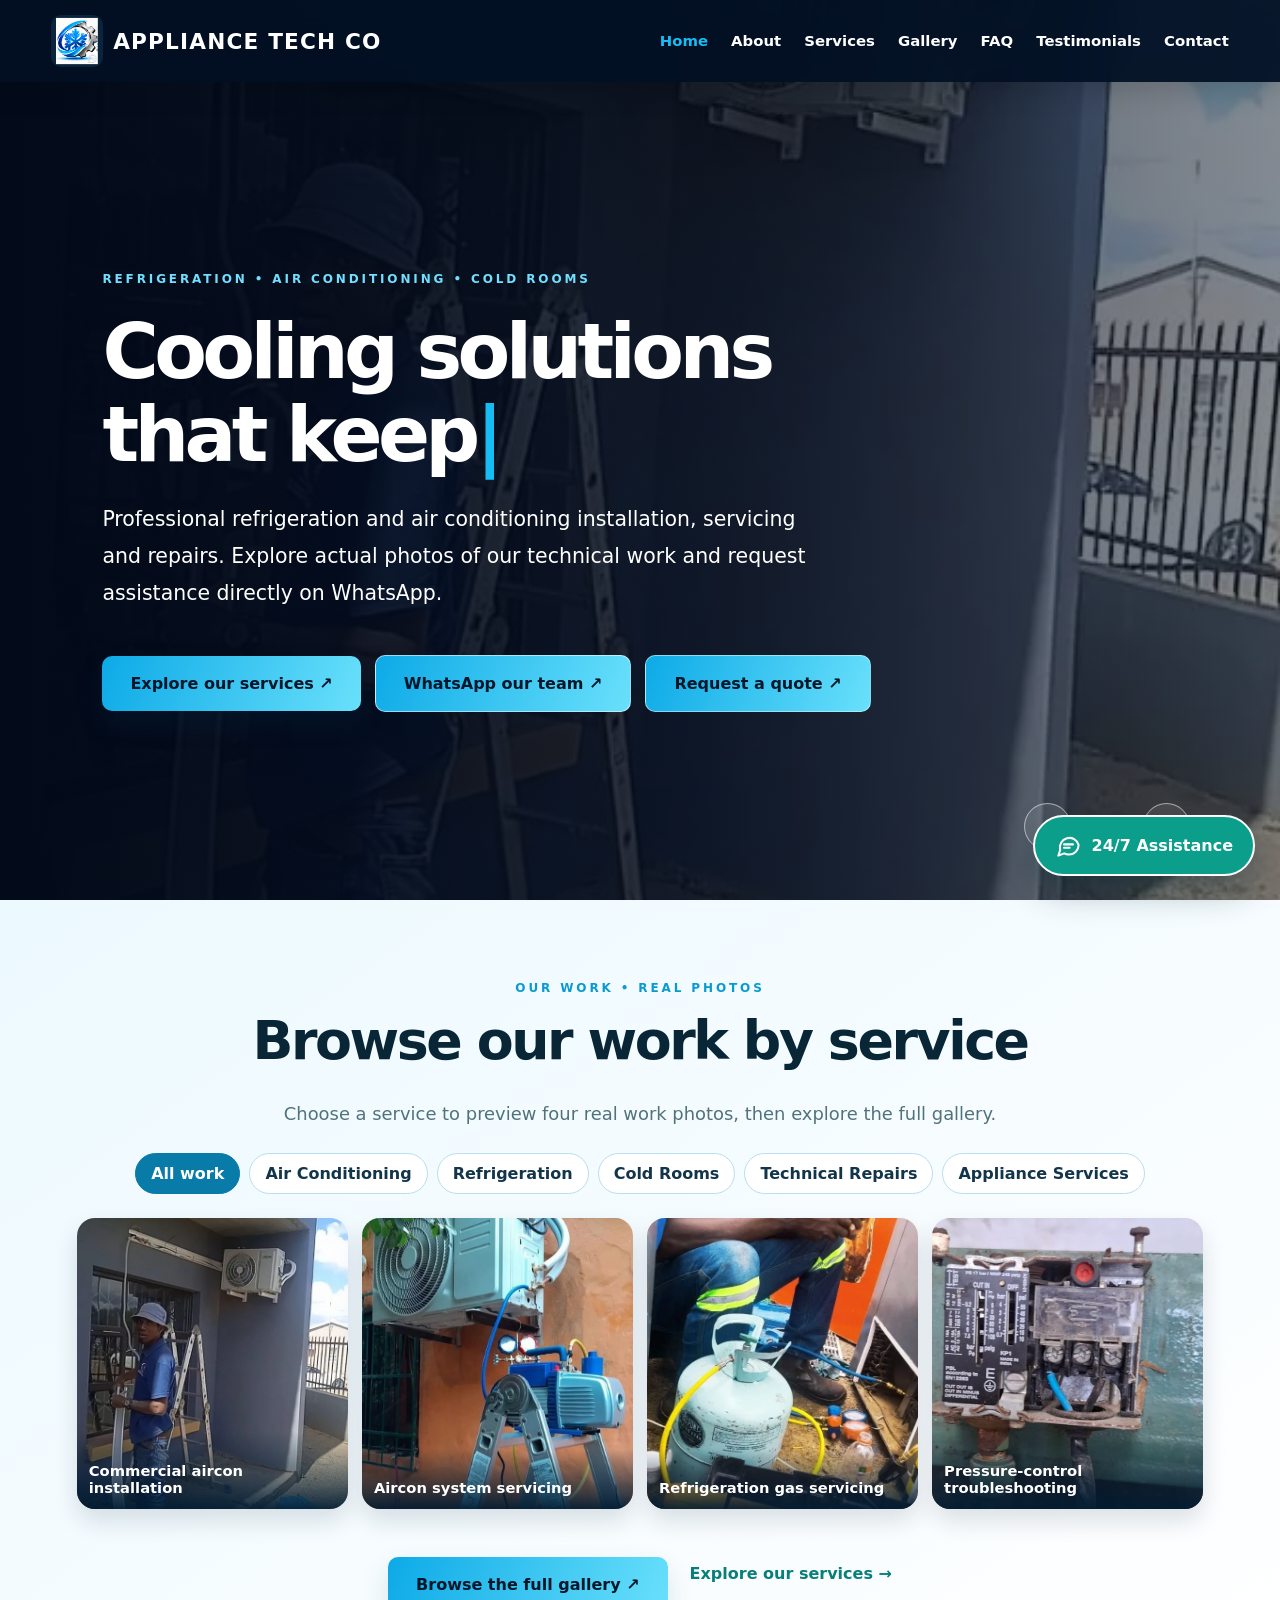
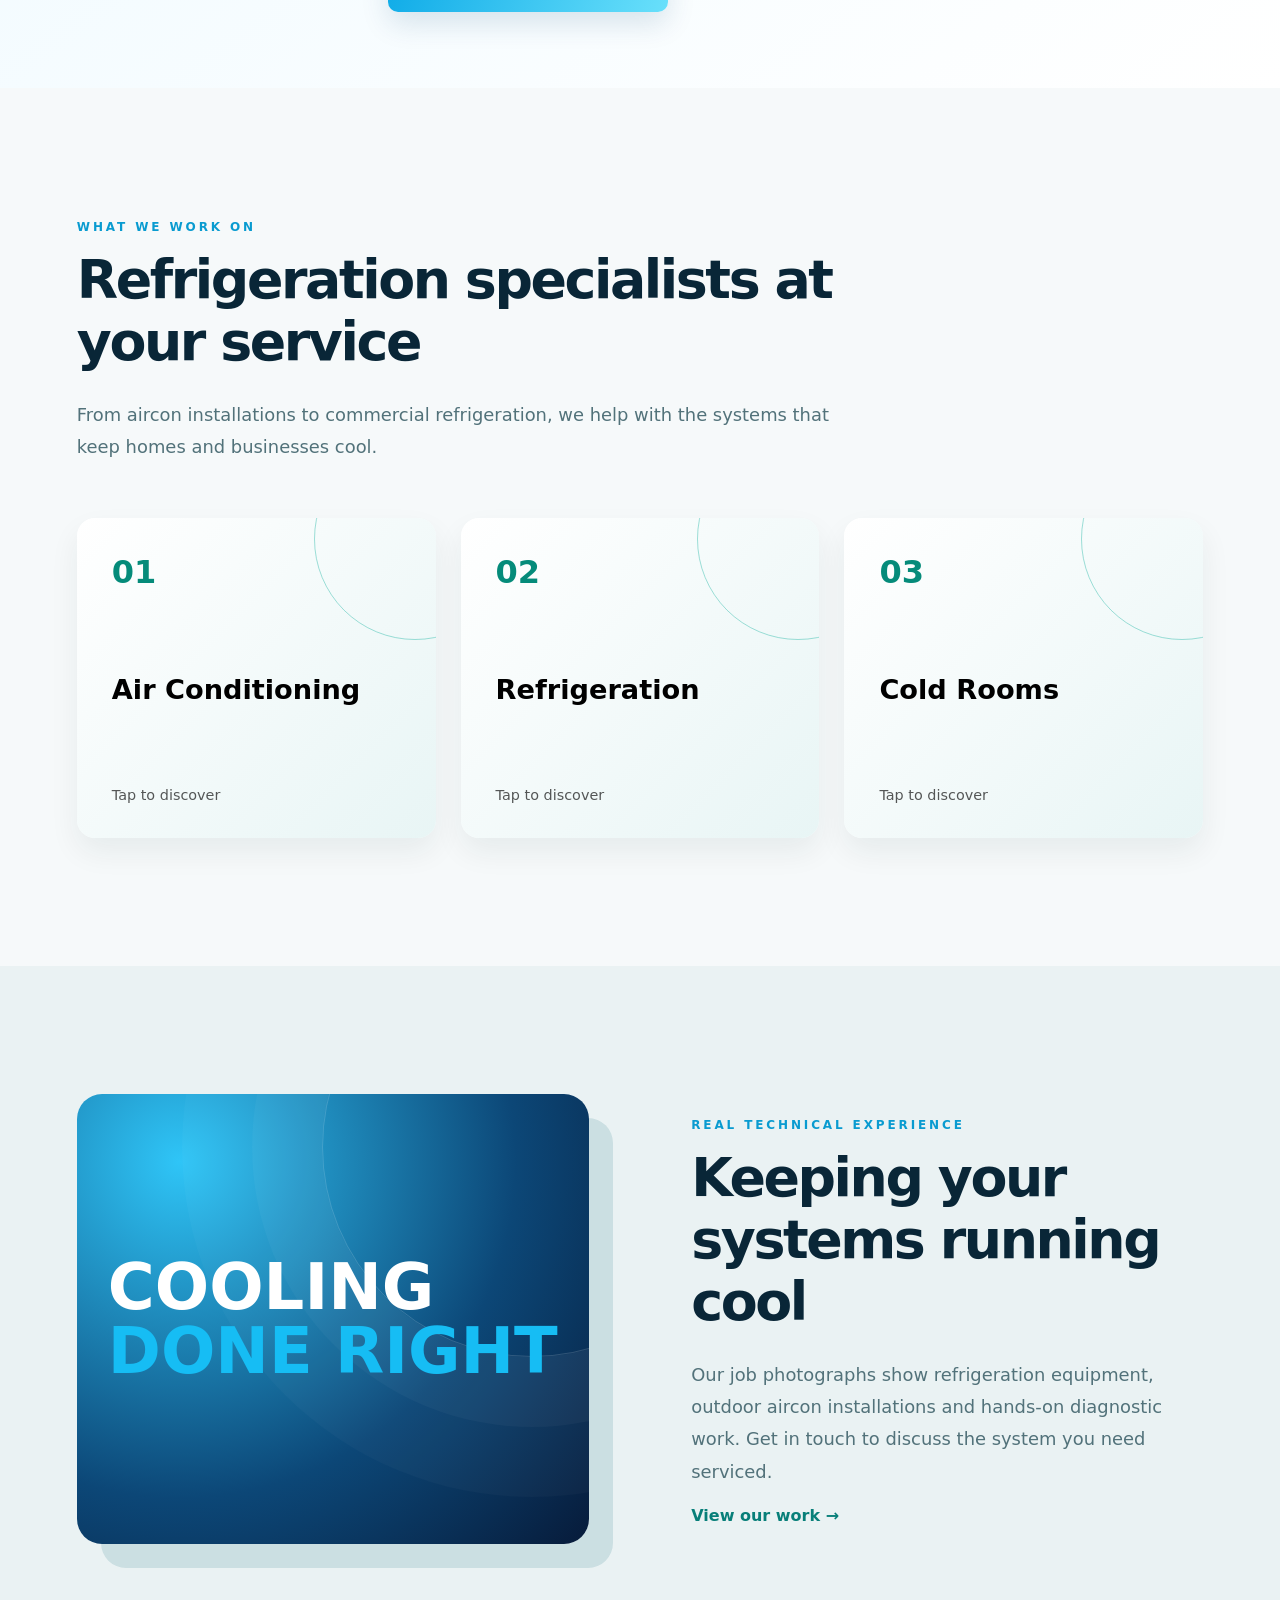
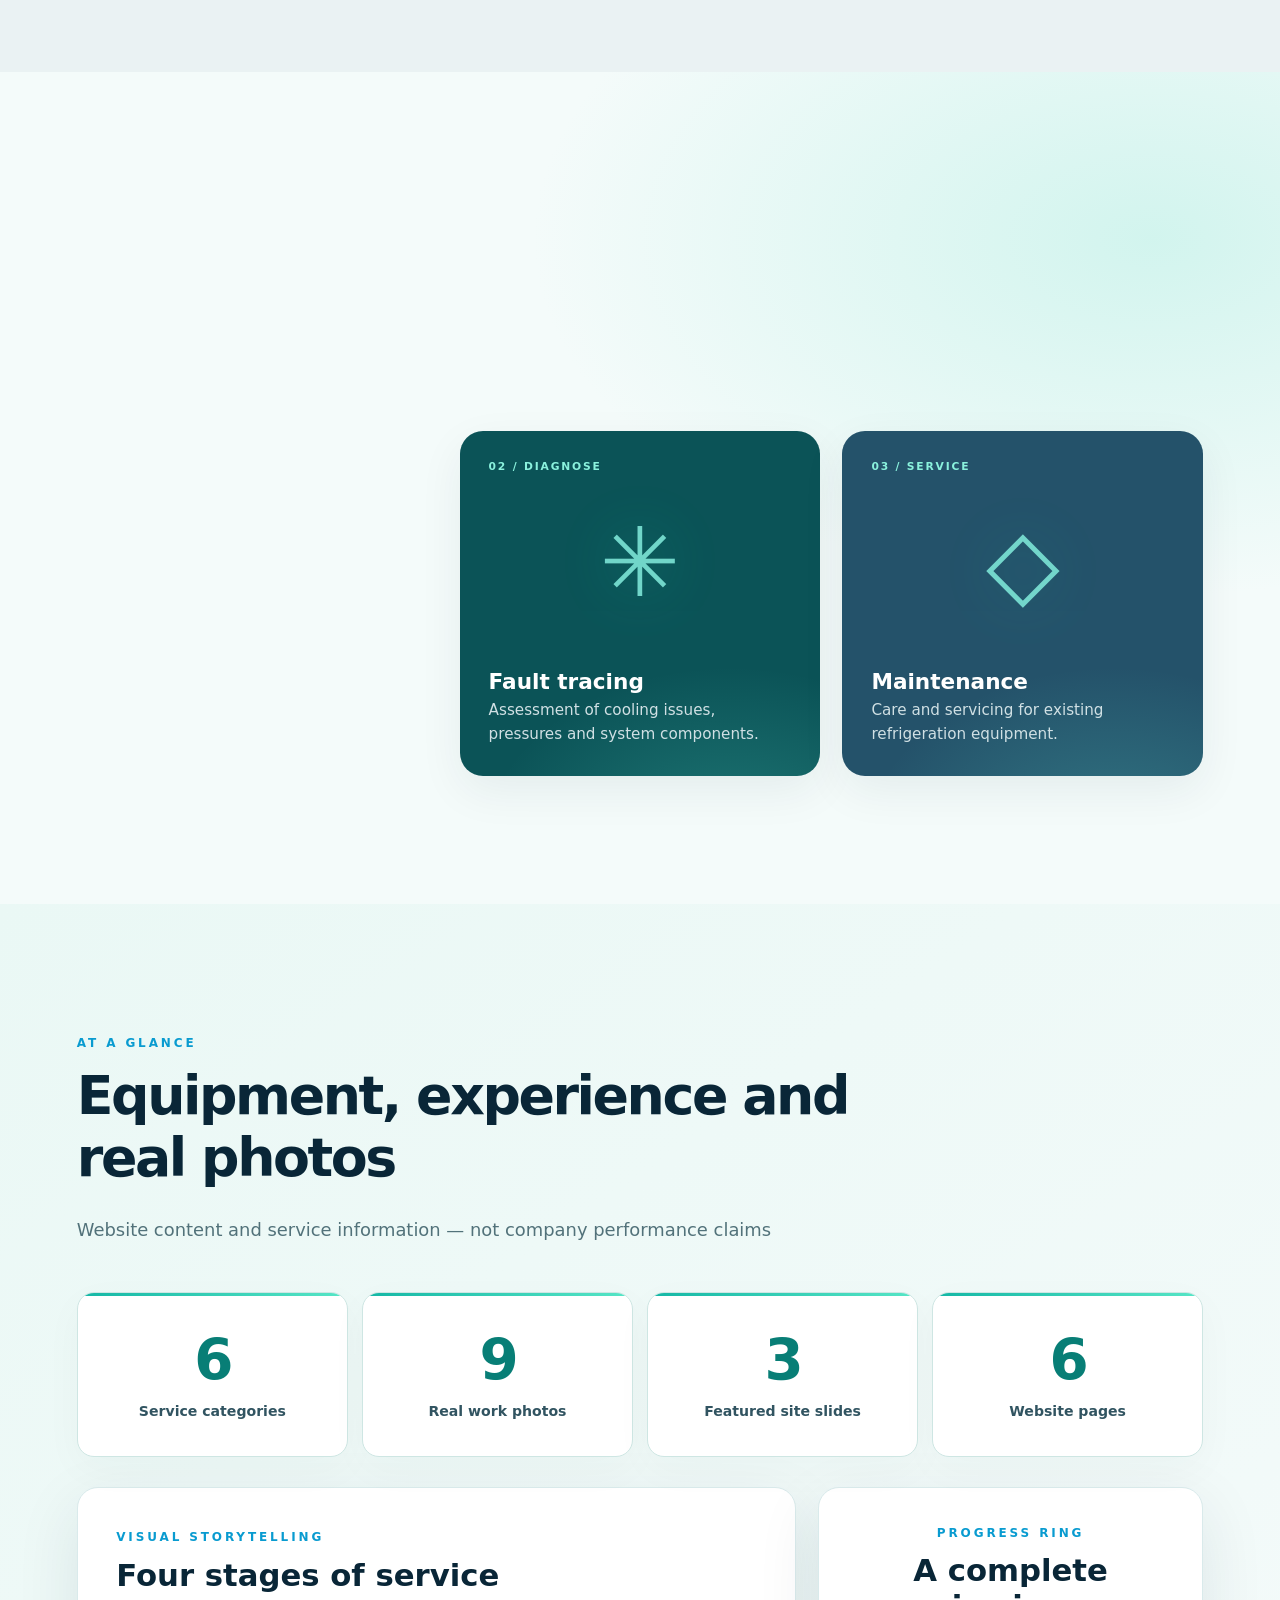
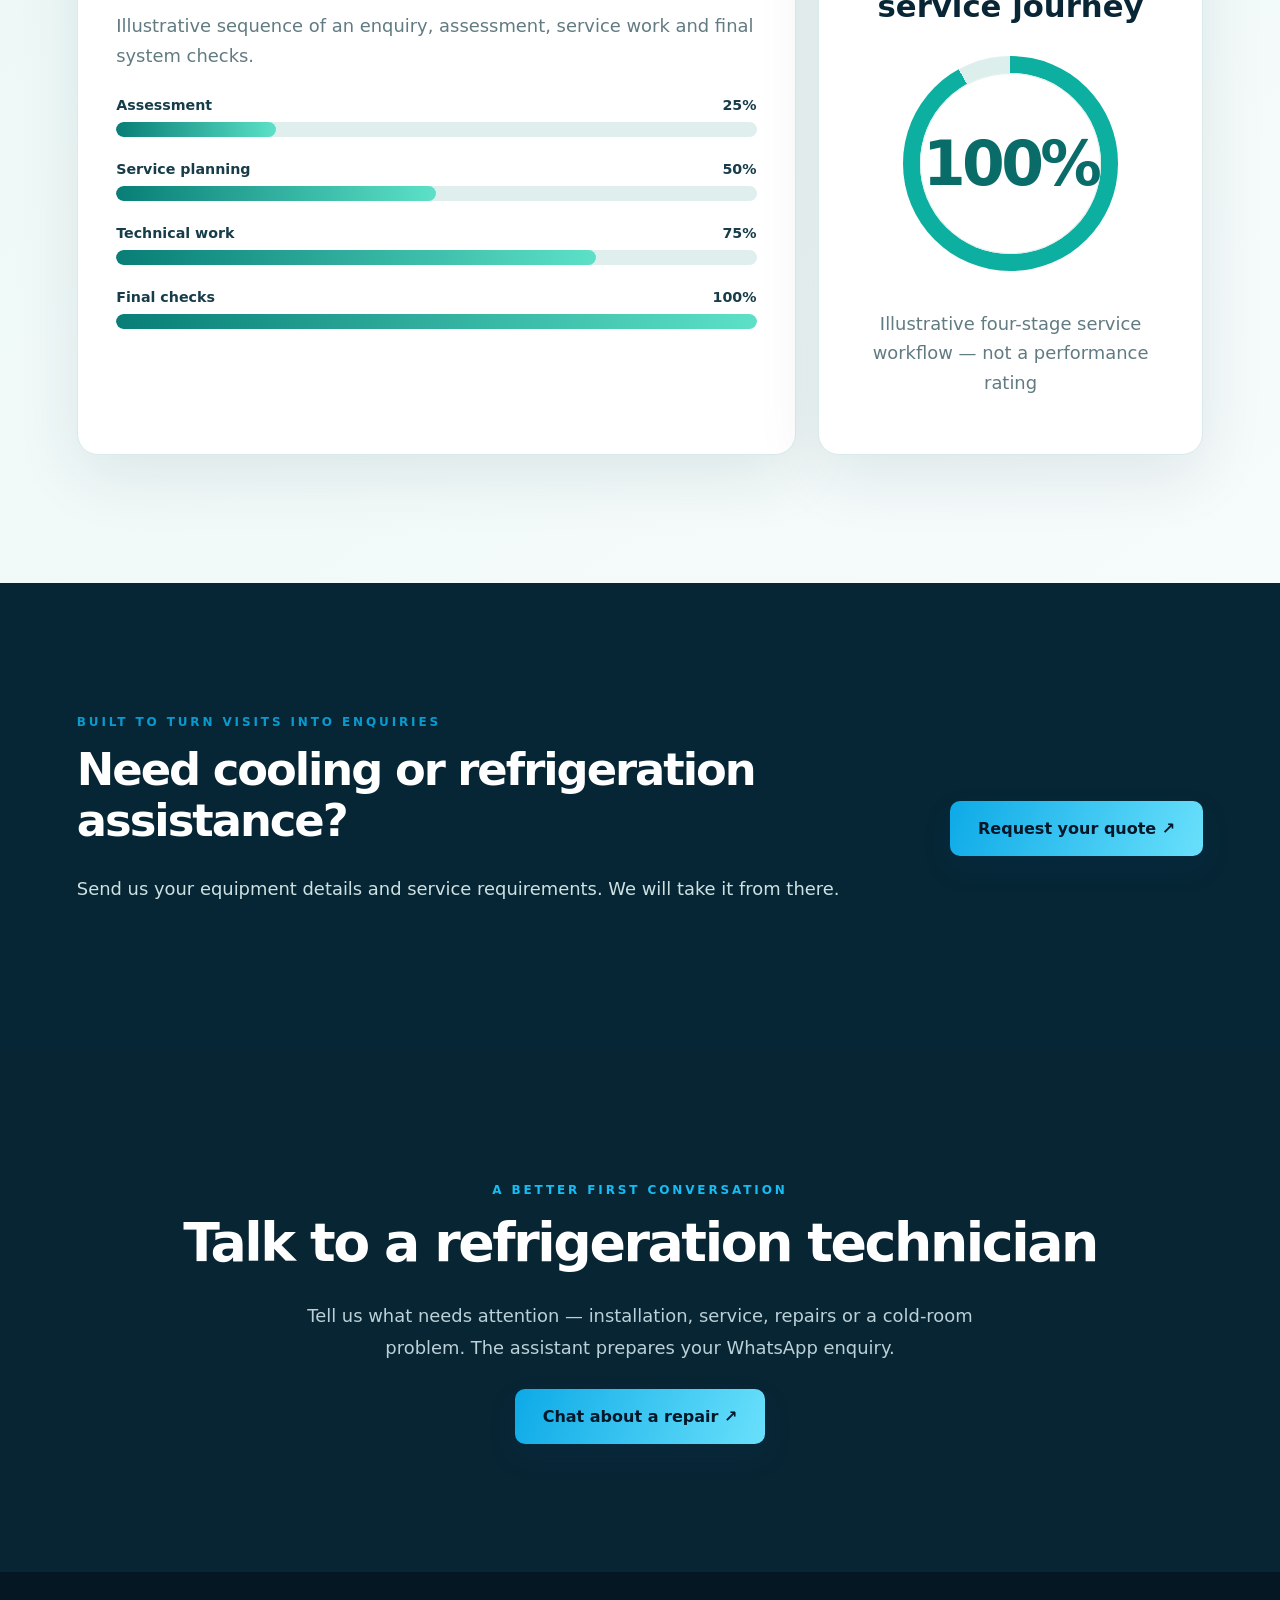
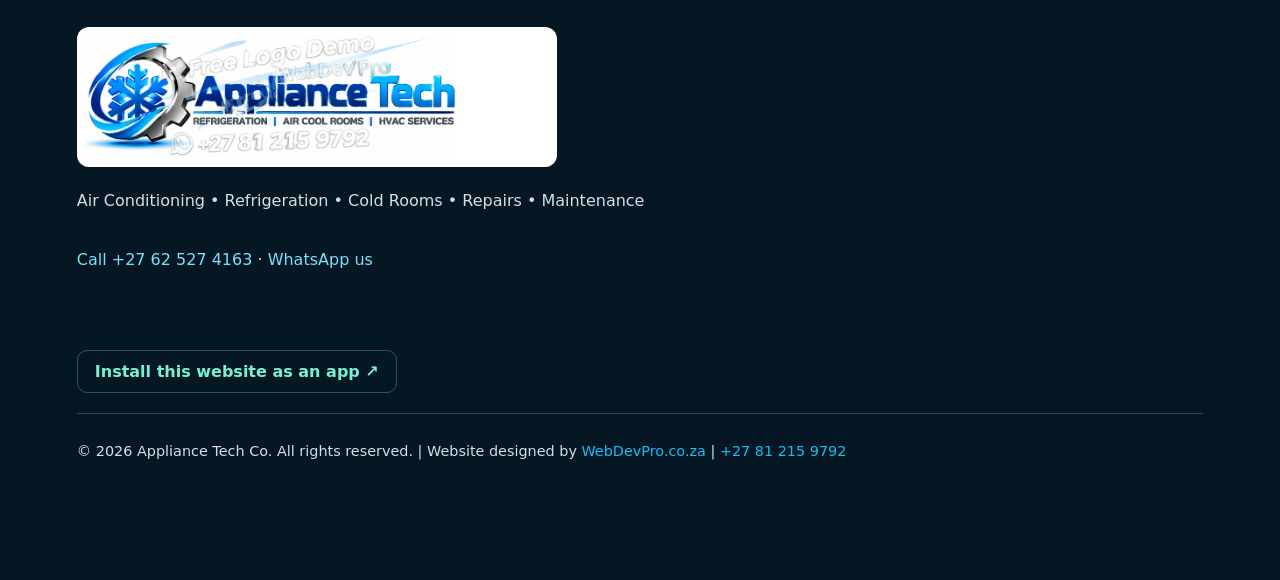
==== commit 876e9814: "Move compact filterable service gallery below homepage hero" ====
--- a/index.html
+++ b/index.html
@@ -20,7 +20,7 @@
 <link href="premium.css" rel="stylesheet"/><link href="brand.css" rel="stylesheet"/>
 <script defer="" src="site-config.js"></script>
 <script defer="" src="script.js"></script>
-<script defer="" src="premium.js"></script>
+<script defer="" src="premium.js"></script><script defer="" src="home-gallery.js"></script>
 <script defer="" src="chatbot.js"></script>
 <script defer="" src="pwa.js"></script>
 <meta content="assets/appliancetech-logo.webp" property="og:image"/></head>
@@ -38,12 +38,12 @@
 <div class="hero-content"><div class="eyebrow">REFRIGERATION • AIR CONDITIONING • COLD ROOMS</div><h1 class="typewriter" data-text="Cooling solutions that keep you going.">Cooling solutions that keep you going.</h1><p class="word-reveal" data-words="Professional refrigeration and air conditioning installation, servicing and repairs. Explore actual photos of our technical work and request assistance directly on WhatsApp.">Professional refrigeration and air conditioning installation, servicing and repairs. Explore actual photos of our technical work and request assistance directly on WhatsApp.</p><div class="hero-ctas"><a class="btn" href="services.html">Explore our services ↗</a><a class="btn btn-outline" data-open-chat="" href="#chatPanel">WhatsApp our team ↗</a><button class="btn btn-glass" data-open-quote="" type="button">Request a quote ↗</button></div></div>
 <div class="slide-controls"><button aria-label="Previous slide" id="prevSlide" type="button">←</button><span aria-live="polite" id="slideStatus">1 / 3</span><button aria-label="Next slide" id="nextSlide" type="button">→</button></div>
 </section>
-<section class="section" id="features"><div class="section-head reveal slide-left"><span class="kicker">WHAT WE WORK ON</span><h2 class="typewriter reveal-title" data-text="Refrigeration specialists at your service">Refrigeration specialists at your service</h2><p>From aircon installations to commercial refrigeration, we help with the systems that keep homes and businesses cool.</p></div>
+<section class="section home-work" id="home-work"><div class="section-head"><span class="kicker">OUR WORK • REAL PHOTOS</span><h2>Browse our work by service</h2><p>Choose a service to preview four real work photos, then explore the full gallery.</p></div><div class="home-work-filters" role="group" aria-label="Choose a service gallery"><button type="button" class="active" data-gallery-filter="All" aria-pressed="true">All work</button><button type="button" data-gallery-filter="Air Conditioning" aria-pressed="false">Air Conditioning</button><button type="button" data-gallery-filter="Refrigeration" aria-pressed="false">Refrigeration</button><button type="button" data-gallery-filter="Cold Rooms" aria-pressed="false">Cold Rooms</button><button type="button" data-gallery-filter="Technical Repairs" aria-pressed="false">Technical Repairs</button><button type="button" data-gallery-filter="Appliance Services" aria-pressed="false">Appliance Services</button></div><div class="home-work-grid" id="homeWorkGrid" aria-live="polite"></div><div class="home-work-actions"><a class="btn" id="homeWorkMore" href="gallery.html">Browse the full gallery ↗</a><a class="text-link" href="services.html">Explore our services →</a></div></section><section class="section" id="features"><div class="section-head reveal slide-left"><span class="kicker">WHAT WE WORK ON</span><h2 class="typewriter reveal-title" data-text="Refrigeration specialists at your service">Refrigeration specialists at your service</h2><p>From aircon installations to commercial refrigeration, we help with the systems that keep homes and businesses cool.</p></div>
 <div class="card-grid"><button aria-pressed="false" class="flip-card reveal slide-up" type="button"><span class="flip-inner"><span class="flip-face front"><span class="number">01</span><strong>Air Conditioning</strong><small>Tap to discover</small></span><span class="flip-face back"><strong>Installations &amp; Service</strong><span>Residential and commercial split units, diagnostics and ongoing maintenance.</span><small>Tap to flip back</small></span></span></button><button aria-pressed="false" class="flip-card reveal slide-up" type="button"><span class="flip-inner"><span class="flip-face front"><span class="number">02</span><strong>Refrigeration</strong><small>Tap to discover</small></span><span class="flip-face back"><strong>Cooling Equipment</strong><span>Fridges, freezers and commercial refrigeration systems.</span><small>Tap to flip back</small></span></span></button><button aria-pressed="false" class="flip-card reveal slide-up" type="button"><span class="flip-inner"><span class="flip-face front"><span class="number">03</span><strong>Cold Rooms</strong><small>Tap to discover</small></span><span class="flip-face back"><strong>Technical Support</strong><span>Cold-room equipment, compressors, refrigeration controls and related repairs.</span><small>Tap to flip back</small></span></span></button></div></section>
 <section class="section split"><div class="feature-visual reveal rotate-in"><span>COOLING<br/><b>DONE RIGHT</b></span><div aria-hidden="true" class="visual-rings"></div></div><div class="reveal slide-right"><span class="kicker">REAL TECHNICAL EXPERIENCE</span><h2 class="typewriter reveal-title" data-text="Keeping your systems running cool">Keeping your systems running cool</h2><p>Our job photographs show refrigeration equipment, outdoor aircon installations and hands-on diagnostic work. Get in touch to discuss the system you need serviced.</p><a class="text-link" href="gallery.html">View our work →</a></div></section>
 <section class="section effects-showcase"><div class="section-head reveal mask-in"><span class="kicker">AIRCON • REFRIGERATION • COMPONENTS</span><h2 class="typewriter reveal-title" data-text="Practical technical support">Practical technical support</h2><p>Talk to our team about the right service for your home, workplace or commercial cooling equipment.</p></div><div class="effects-grid"><article class="effect-tile reveal mask-in hover-lift"><div class="effect-number">01 / INSTALL</div><div aria-hidden="true" class="effect-glyph">◐</div><h3>Aircon installation</h3><p>Mounting and setup of indoor and outdoor cooling units.</p></article><article class="effect-tile reveal blur-in hover-lift"><div class="effect-number">02 / DIAGNOSE</div><div aria-hidden="true" class="effect-glyph">✳</div><h3>Fault tracing</h3><p>Assessment of cooling issues, pressures and system components.</p></article><article class="effect-tile reveal tilt-in hover-lift"><div class="effect-number">03 / SERVICE</div><div aria-hidden="true" class="effect-glyph">◇</div><h3>Maintenance</h3><p>Care and servicing for existing refrigeration equipment.</p></article></div></section>
 <section class="section premium-stat-section" id="impact"><div class="section-head reveal slide-up"><span class="kicker">AT A GLANCE</span><h2>Equipment, experience and real photos</h2><p data-demo-caption="">Numbers below describe this website’s content, not unverified performance claims.</p></div><div class="stat-grid" id="premiumStats"></div><div class="analytics-grid"><article class="analytics-panel reveal slide-up"><div class="analytics-heading"><span class="kicker">VISUAL STORYTELLING</span><h3>Four stages of service</h3><p>Illustrative sequence of an enquiry, assessment, service work and final system checks.</p></div><div class="bar-chart" id="premiumBars"></div></article><article class="analytics-panel ring-panel reveal slide-up"><span class="kicker">PROGRESS RING</span><h3>A complete service journey</h3><div aria-label="Illustrative progress" aria-valuemax="100" aria-valuemin="0" aria-valuenow="0" class="progress-ring" id="premiumRing" role="progressbar"><span data-ring-number="">0%</span></div><p id="ringLabel">Illustrative progress only</p></article></div></section>
-<section class="section client-photo-preview"><div class="section-head reveal slide-up"><span class="kicker">FROM THE FIELD</span><h2 class="typewriter reveal-title" data-text="Real work. Real equipment.">Real work. Real equipment.</h2><p>Explore images supplied by Appliance Tech Co from on-site aircon and refrigeration work.</p></div><div class="client-photo-grid"><a href="gallery.html"><img alt="Technician working on an air conditioning unit" loading="lazy" src="assets/residential-aircon.webp"/><span>Air conditioning ↗</span></a><a href="gallery.html"><img alt="Refrigeration unit with compressor and service tools" loading="lazy" src="assets/cooling-unit-repairs.webp"/><span>Commercial refrigeration ↗</span></a><a href="gallery.html"><img alt="Air conditioning servicing with gauges" loading="lazy" src="assets/aircon-gas-servicing.webp"/><span>Technical servicing ↗</span></a></div><a class="btn" href="gallery.html">View the project gallery ↗</a></section><section class="section cta-band"><div><span class="kicker">BUILT TO TURN VISITS INTO ENQUIRIES</span><h2>Need cooling or refrigeration assistance?</h2><p>Send us your equipment details and service requirements. We will take it from there.</p></div><button class="btn" data-open-quote="" type="button">Request your quote ↗</button></section>
+<section class="section cta-band"><div><span class="kicker">BUILT TO TURN VISITS INTO ENQUIRIES</span><h2>Need cooling or refrigeration assistance?</h2><p>Send us your equipment details and service requirements. We will take it from there.</p></div><button class="btn" data-open-quote="" type="button">Request your quote ↗</button></section>
 <section class="section contact" id="contact"><div class="reveal scale-in"><span class="kicker">A BETTER FIRST CONVERSATION</span><h2 class="typewriter reveal-title" data-text="Talk to a refrigeration technician">Talk to a refrigeration technician</h2><p>Tell us what needs attention — installation, service, repairs or a cold-room problem. The assistant prepares your WhatsApp enquiry.</p><button class="btn contact-btn" data-open-chat="" type="button">Chat about a repair ↗</button></div></section>
 </main>
 <footer>
--- a/brand.css
+++ b/brand.css
@@ -28,3 +28,6 @@
 .project-card img{object-fit:cover}
 @media(max-width:950px){.header{height:76px}.header-symbol{width:43px;height:43px}.brand span{max-width:175px;overflow:hidden;text-overflow:ellipsis}.client-photo-grid{grid-template-columns:repeat(2,minmax(0,1fr))}.client-photo-grid a:last-child{display:none}}
 @media(max-width:640px){.header{padding:0 14px}.header .brand{font-size:.96rem}.header-symbol{width:38px;height:38px}.hero{min-height:680px;height:92svh}.hero-content{margin:85px auto 0;width:89%}.hero h1{font-size:clamp(2.55rem,10vw,4rem)}.hero p{font-size:1rem;line-height:1.6}.hero .eyebrow{font-size:.58rem;letter-spacing:.14em}.slide-controls{bottom:76px}.client-photo-grid{grid-template-columns:1fr}.client-photo-grid a{height:320px}.client-photo-grid a:last-child{display:block}.client-proof{grid-template-columns:1fr}.client-contact-actions .btn{width:100%;justify-content:center}}
+
+/* Four-image, service-filtered homepage gallery */
+.home-work{background:linear-gradient(145deg,#ecf9ff,#fff);padding-top:clamp(48px,6vw,85px);padding-bottom:clamp(45px,6vw,76px)}.home-work .section-head{margin:0 auto 23px;max-width:850px;text-align:center}.home-work-filters{display:flex;flex-wrap:wrap;gap:9px;justify-content:center;margin:0 auto 24px;max-width:1180px}.home-work-filters button{border:1px solid #b9deed;background:#fff;color:#13354a;padding:10px 15px;border-radius:50px;cursor:pointer;font-weight:700}.home-work-filters button.active,.home-work-filters button[aria-pressed=true]{background:#087ba9;color:white;border-color:#087ba9}.home-work-filters button:focus-visible,.home-work-grid a:focus-visible{outline:3px solid #16bdf4;outline-offset:3px}.home-work-grid{max-width:1240px;margin:auto;display:grid;grid-template-columns:repeat(4,minmax(0,1fr));gap:14px}.home-work-grid a{position:relative;display:block;border-radius:18px;overflow:hidden;aspect-ratio:4/4.3;box-shadow:0 12px 25px #081c3822}.home-work-grid img{width:100%;height:100%;object-fit:cover;transition:transform .3s}.home-work-grid a:hover img{transform:scale(1.04)}.home-work-grid span{position:absolute;bottom:0;left:0;right:0;padding:30px 12px 13px;color:#fff;background:linear-gradient(transparent,#001b32eF);font-weight:750;font-size:.92rem}.home-work-actions{display:flex;align-items:center;justify-content:center;gap:22px;flex-wrap:wrap;margin-top:25px}@media(max-width:850px){.home-work-grid{grid-template-columns:repeat(2,minmax(0,1fr))}}@media(max-width:480px){.home-work-grid{gap:9px}.home-work-grid a{border-radius:12px;aspect-ratio:3/4}.home-work-grid span{font-size:.75rem;padding:25px 8px 9px}.home-work-filters{justify-content:flex-start}.home-work-filters button{font-size:.82rem;padding:8px 11px}}
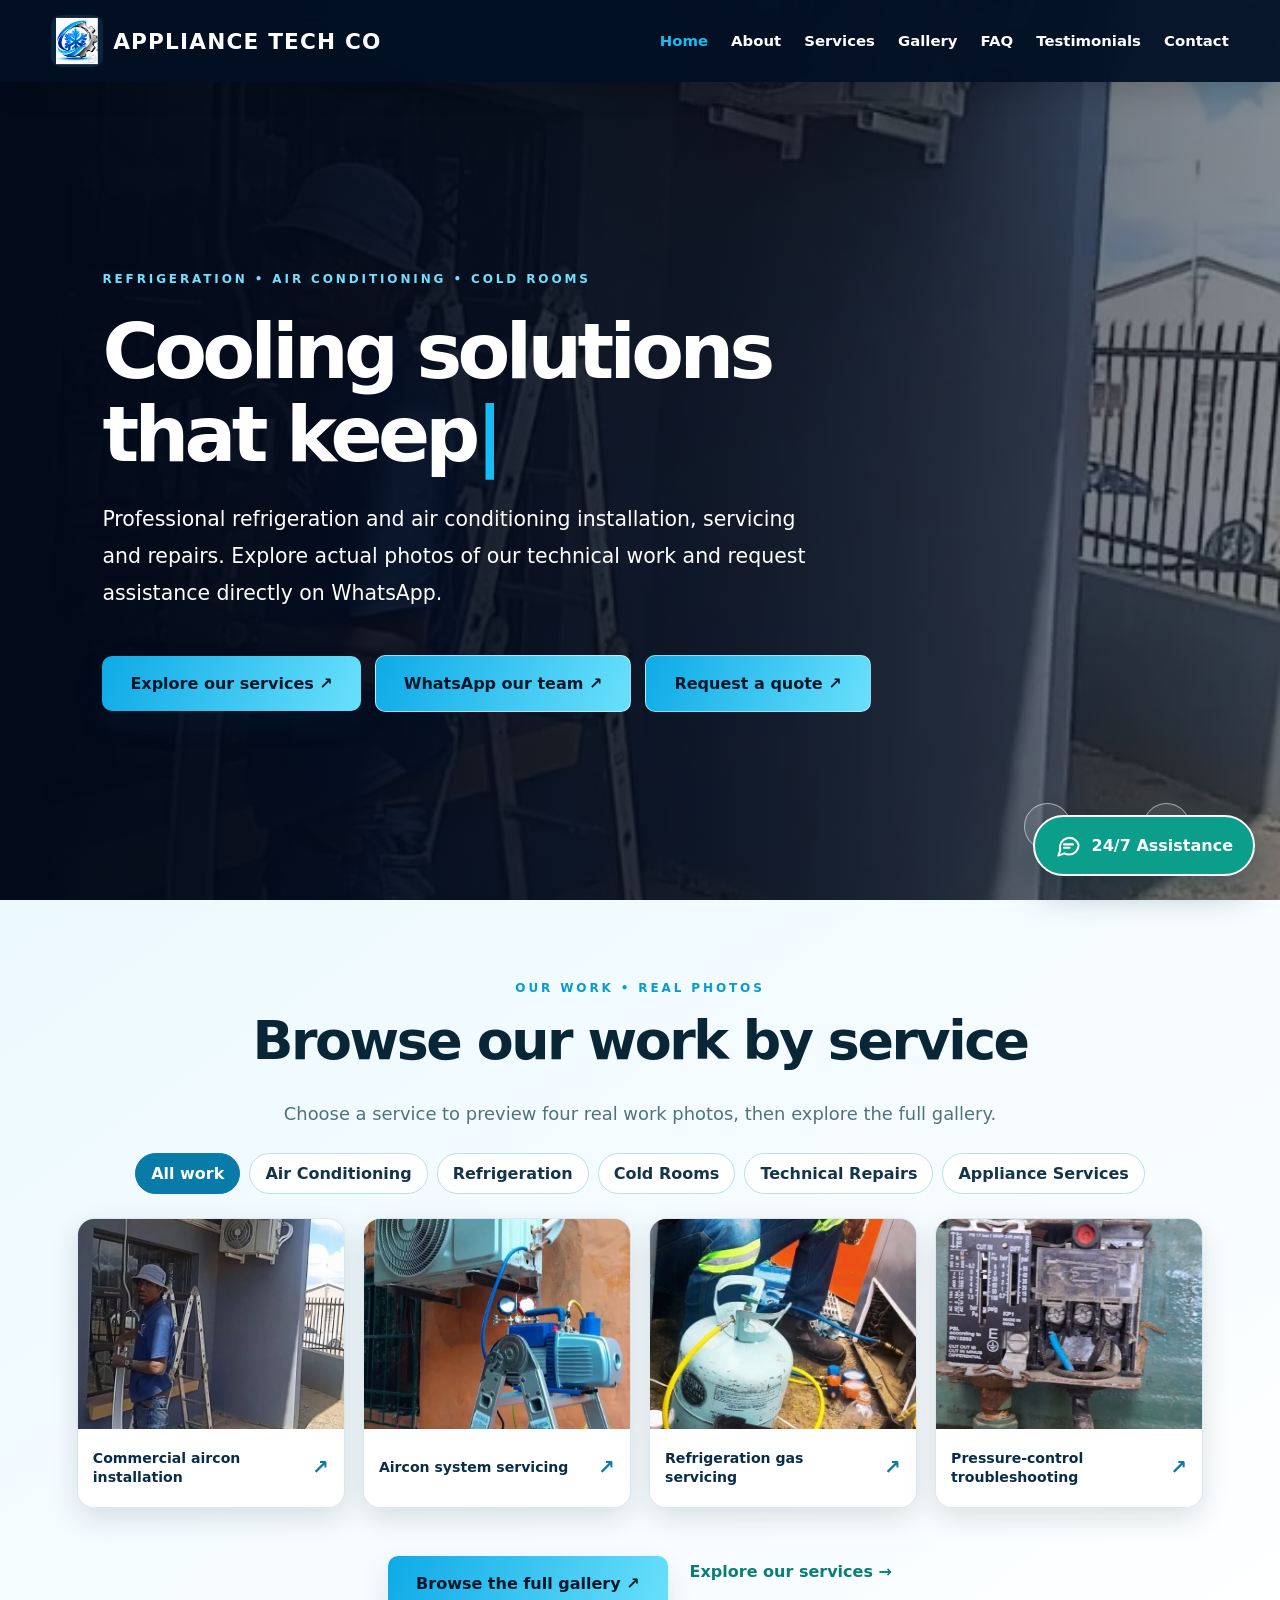
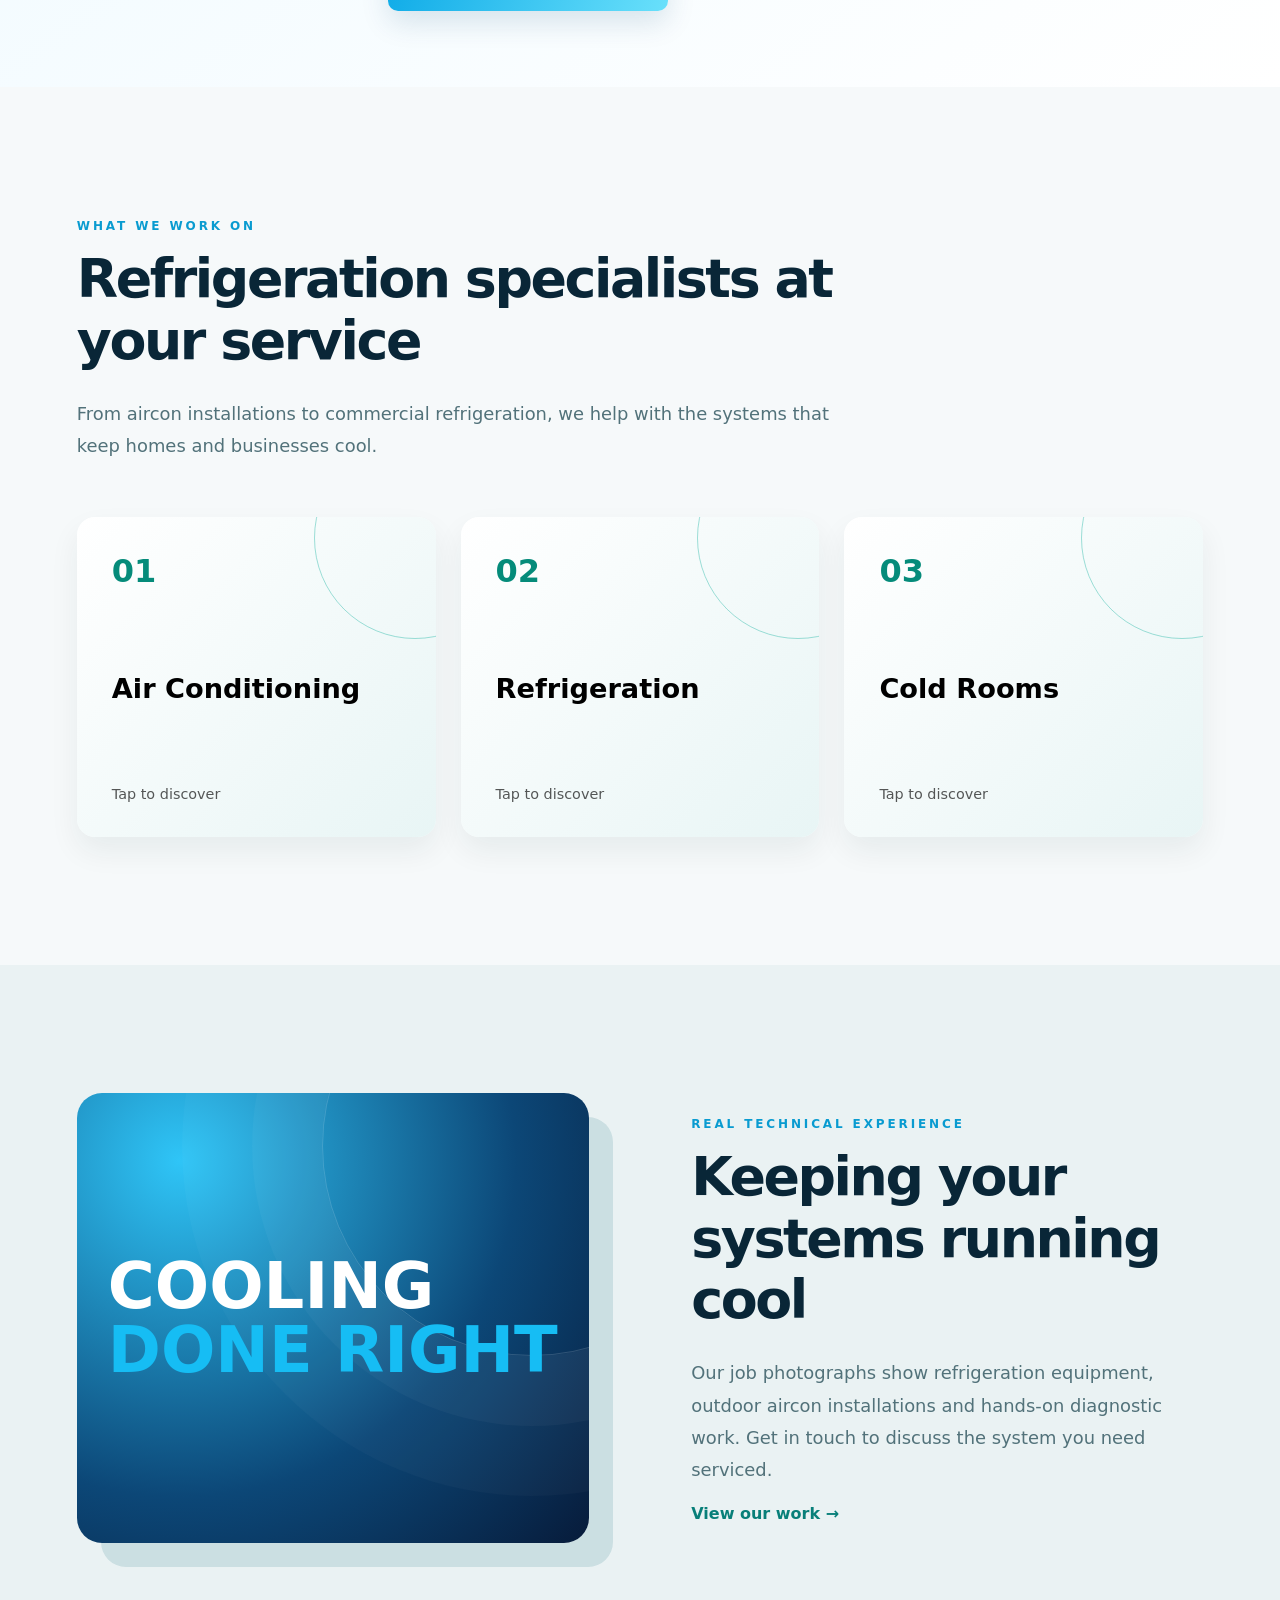
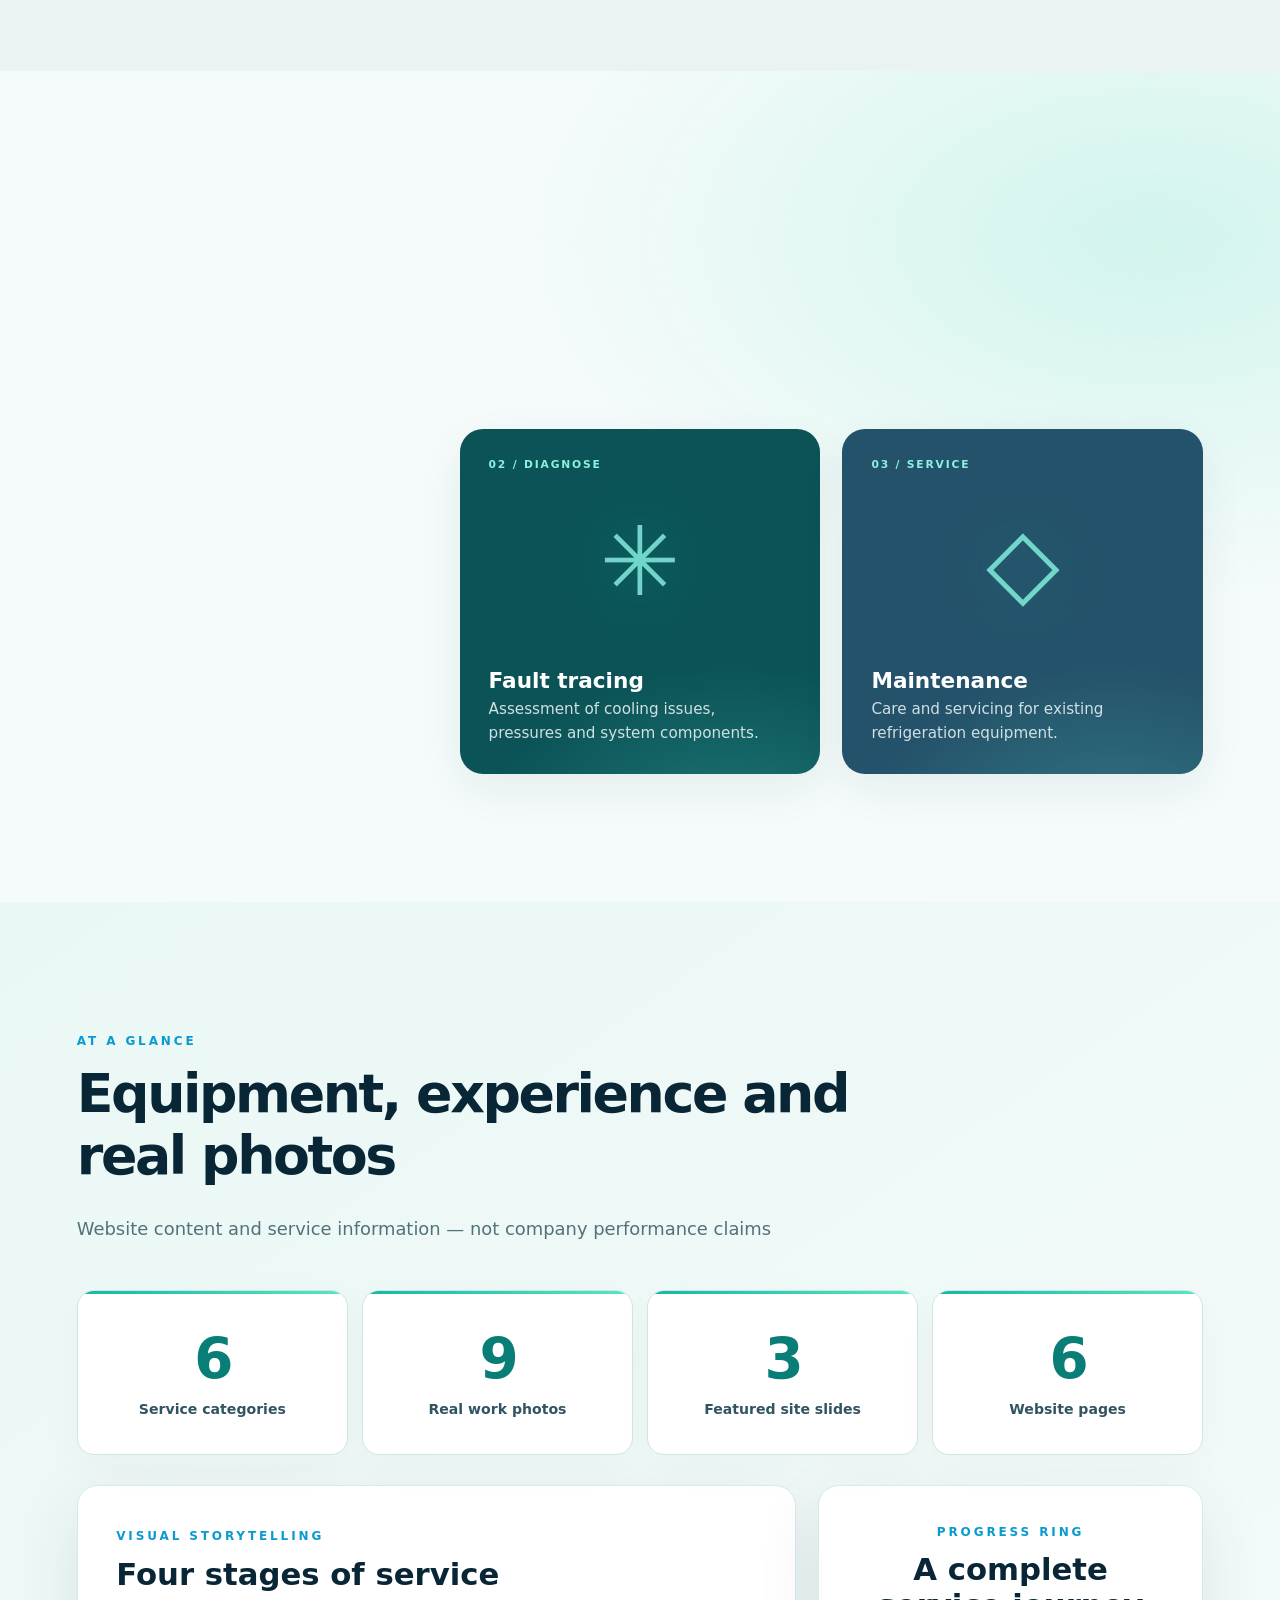
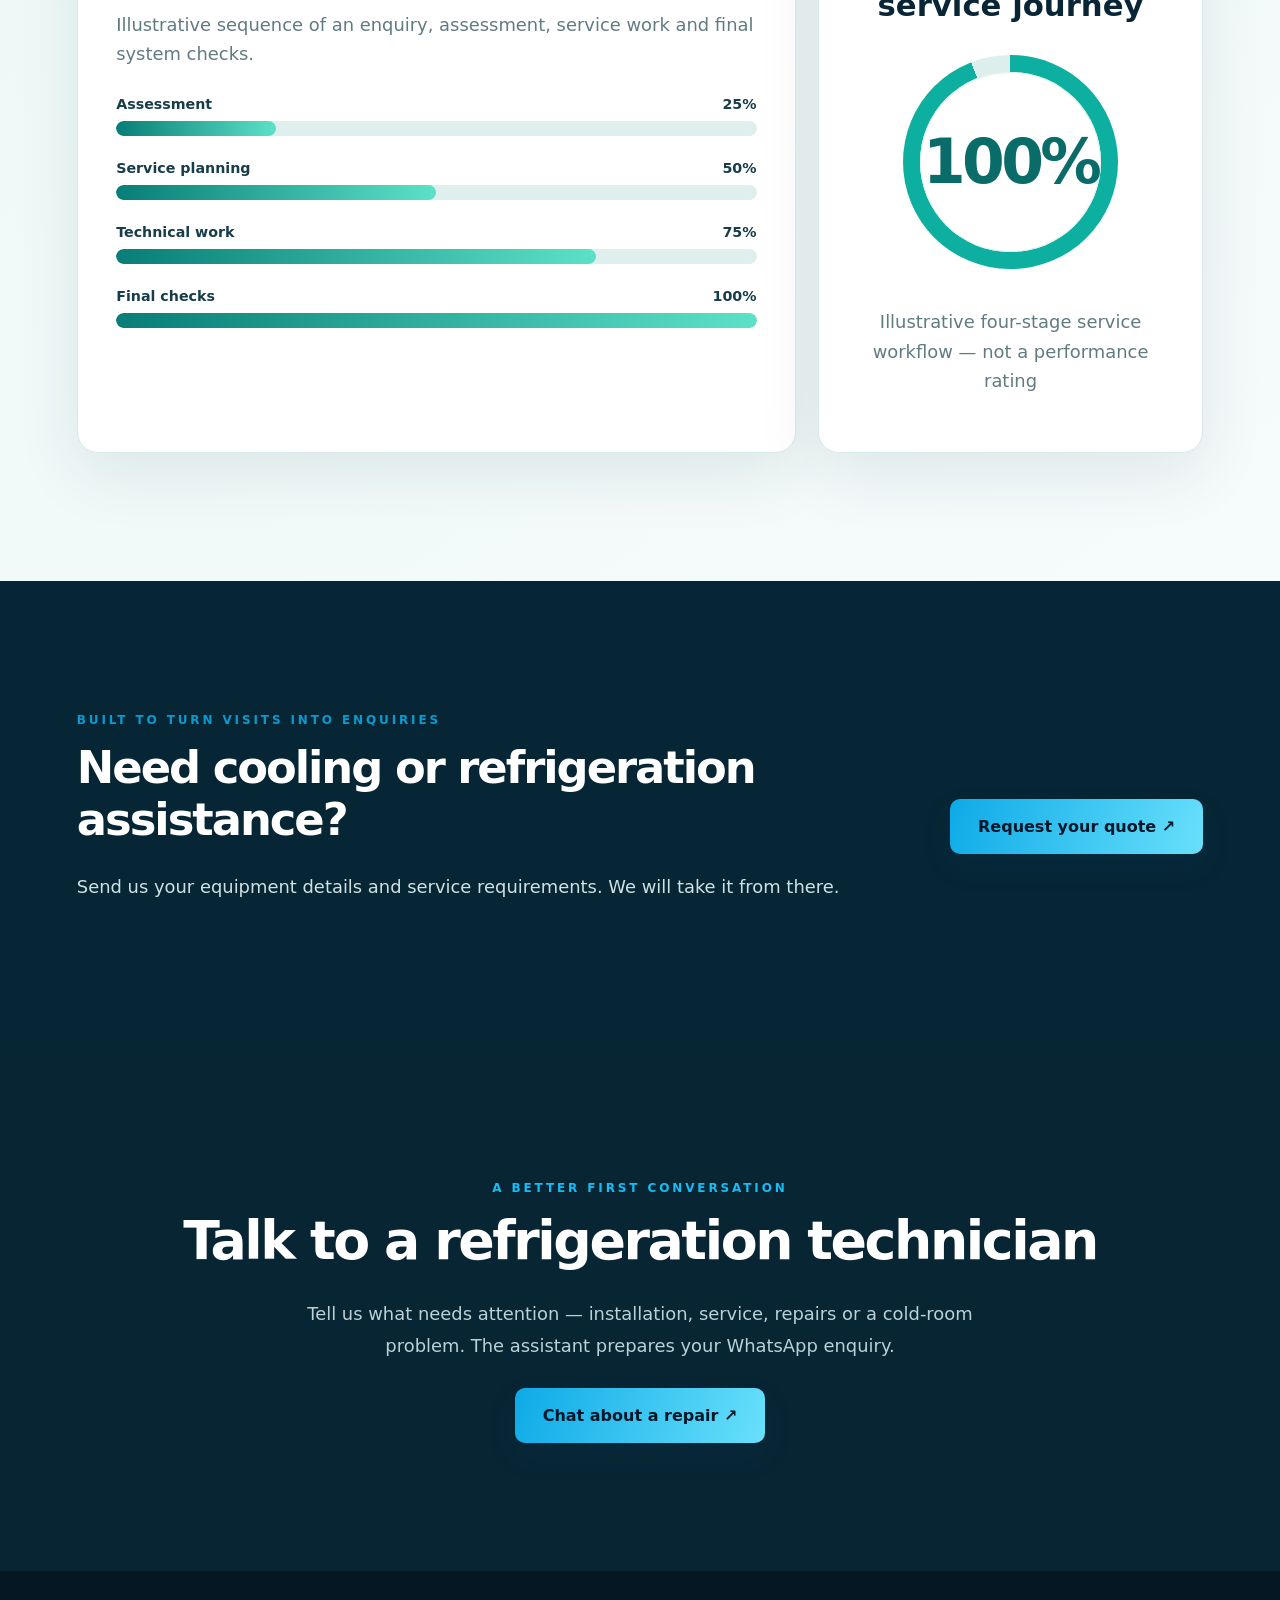
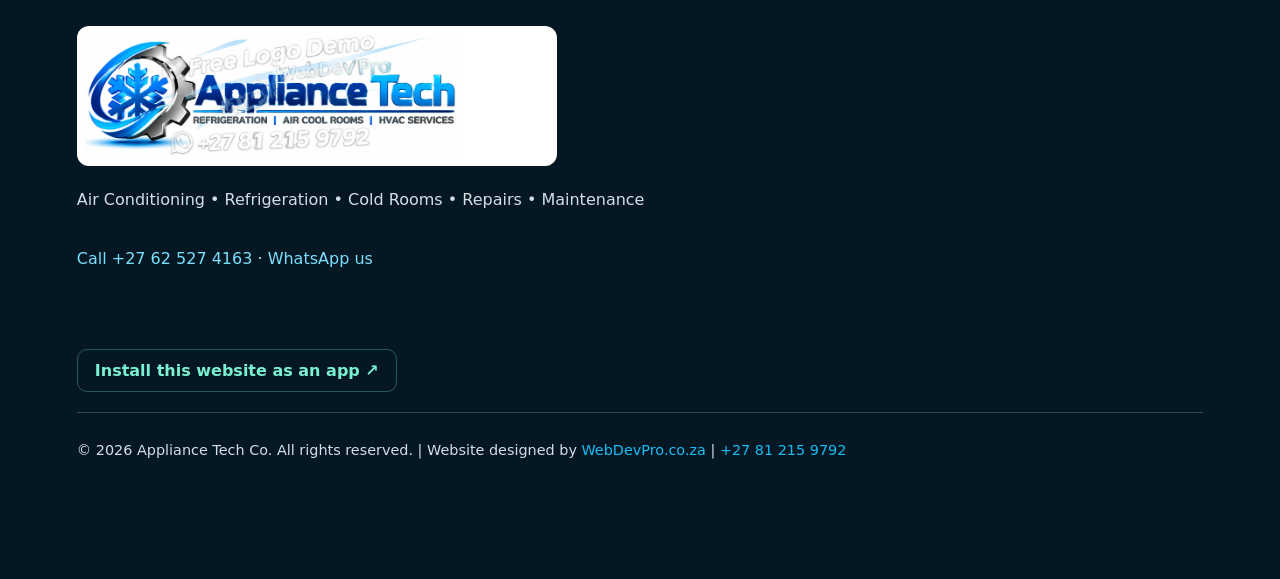
==== commit 18a99825: "Rebuild homepage gallery as stacked image cards and invalidate stale PWA cache" ====
--- a/index.html
+++ b/index.html
@@ -17,10 +17,10 @@
 <meta content="Home | Appliance Tech Co — Refrigeration &amp; Air Conditioning" property="og:title"/>
 <meta content="Appliance Tech Co refrigeration and air conditioning services. Call or WhatsApp +27 62 527 4163 for installation, servicing and repairs." property="og:description"/>
 <link href="styles.css" rel="stylesheet"/>
-<link href="premium.css" rel="stylesheet"/><link href="brand.css" rel="stylesheet"/>
+<link href="premium.css" rel="stylesheet"/><link href="brand.css?v=4" rel="stylesheet"/>
 <script defer="" src="site-config.js"></script>
 <script defer="" src="script.js"></script>
-<script defer="" src="premium.js"></script><script defer="" src="home-gallery.js"></script>
+<script defer="" src="premium.js"></script><script defer="" src="home-gallery.js?v=4"></script>
 <script defer="" src="chatbot.js"></script>
 <script defer="" src="pwa.js"></script>
 <meta content="assets/appliancetech-logo.webp" property="og:image"/></head>
--- a/brand.css
+++ b/brand.css
@@ -31,3 +31,21 @@
 
 /* Four-image, service-filtered homepage gallery */
 .home-work{background:linear-gradient(145deg,#ecf9ff,#fff);padding-top:clamp(48px,6vw,85px);padding-bottom:clamp(45px,6vw,76px)}.home-work .section-head{margin:0 auto 23px;max-width:850px;text-align:center}.home-work-filters{display:flex;flex-wrap:wrap;gap:9px;justify-content:center;margin:0 auto 24px;max-width:1180px}.home-work-filters button{border:1px solid #b9deed;background:#fff;color:#13354a;padding:10px 15px;border-radius:50px;cursor:pointer;font-weight:700}.home-work-filters button.active,.home-work-filters button[aria-pressed=true]{background:#087ba9;color:white;border-color:#087ba9}.home-work-filters button:focus-visible,.home-work-grid a:focus-visible{outline:3px solid #16bdf4;outline-offset:3px}.home-work-grid{max-width:1240px;margin:auto;display:grid;grid-template-columns:repeat(4,minmax(0,1fr));gap:14px}.home-work-grid a{position:relative;display:block;border-radius:18px;overflow:hidden;aspect-ratio:4/4.3;box-shadow:0 12px 25px #081c3822}.home-work-grid img{width:100%;height:100%;object-fit:cover;transition:transform .3s}.home-work-grid a:hover img{transform:scale(1.04)}.home-work-grid span{position:absolute;bottom:0;left:0;right:0;padding:30px 12px 13px;color:#fff;background:linear-gradient(transparent,#001b32eF);font-weight:750;font-size:.92rem}.home-work-actions{display:flex;align-items:center;justify-content:center;gap:22px;flex-wrap:wrap;margin-top:25px}@media(max-width:850px){.home-work-grid{grid-template-columns:repeat(2,minmax(0,1fr))}}@media(max-width:480px){.home-work-grid{gap:9px}.home-work-grid a{border-radius:12px;aspect-ratio:3/4}.home-work-grid span{font-size:.75rem;padding:25px 8px 9px}.home-work-filters{justify-content:flex-start}.home-work-filters button{font-size:.82rem;padding:8px 11px}}
+
+/* Gallery cards: readable fixed-height captions below photos, never laid over image */
+.home-work-grid{align-items:stretch;gap:18px}.home-work-grid a{display:flex;flex-direction:column;aspect-ratio:auto;height:100%;min-height:0;background:#fff;border:1px solid #d9e9f1;border-radius:18px;box-shadow:0 9px 24px rgba(7,35,58,.10);text-decoration:none;transition:transform .25s ease,box-shadow .25s ease}.home-work-grid a:hover{transform:translateY(-4px);box-shadow:0 16px 32px rgba(7,35,58,.18)}.home-work-grid img{display:block;flex:none;width:100%;height:clamp(175px,19vw,250px);aspect-ratio:auto;object-fit:cover}.home-work-grid span{position:static;display:flex;align-items:center;min-height:72px;width:100%;padding:14px 16px;background:#fff;color:#102b44;font-size:clamp(.88rem,1.1vw,1rem);font-weight:750;line-height:1.35;text-align:left;overflow-wrap:break-word;box-sizing:border-box}.home-work-grid span::after{content:'↗';margin-left:auto;padding-left:10px;color:#087ba9;flex:none}.home-work-grid a:hover img{transform:scale(1.015)}
+/* Automatic flip animation, hover and keyboard focus overrides */
+.flip-card:hover .flip-inner,.flip-card:focus-visible .flip-inner{transform:rotateY(180deg)}.flip-card:hover,.flip-card:focus-visible{cursor:pointer}.flip-card:focus-visible{outline:3px solid #16bdf4;outline-offset:5px}.flip-card.auto-flipped .flip-inner{transform:rotateY(180deg)}@media(hover:hover){.flip-card:hover .flip-inner{transform:rotateY(180deg)}}
+@media(max-width:850px){.home-work-grid img{height:clamp(165px,28vw,235px)}}@media(max-width:480px){.home-work-grid{gap:12px}.home-work-grid a{aspect-ratio:auto;border-radius:14px}.home-work-grid img{height:clamp(130px,40vw,200px)}.home-work-grid span{min-height:68px;padding:10px 11px;font-size:.82rem;line-height:1.3}}@media(prefers-reduced-motion:reduce){.home-work-grid a,.home-work-grid img,.flip-card .flip-inner{transition:none!important}}
+
+/* Gallery layout hard reset: images always above captions, never side by side. */
+#homeWorkGrid{display:grid!important;grid-template-columns:repeat(4,minmax(0,1fr))!important;gap:18px!important;align-items:stretch!important}
+#homeWorkGrid>a.work-photo-card{display:grid!important;grid-template-columns:minmax(0,1fr)!important;grid-template-rows:210px minmax(78px,auto)!important;align-content:stretch!important;width:100%!important;height:auto!important;min-width:0!important;aspect-ratio:auto!important;padding:0!important;overflow:hidden!important;border-radius:17px!important;background:#fff!important;box-shadow:0 10px 28px rgba(2,29,50,.13)!important;text-decoration:none!important;position:relative!important}
+#homeWorkGrid .work-photo-media{display:block!important;position:relative!important;width:100%!important;height:210px!important;min-width:0!important;overflow:hidden!important;background:#cddfe7!important}
+#homeWorkGrid .work-photo-media img{display:block!important;position:absolute!important;inset:0!important;width:100%!important;height:100%!important;max-width:none!important;object-fit:cover!important;object-position:center!important;margin:0!important;border:0!important}
+#homeWorkGrid .work-photo-caption{display:flex!important;flex-direction:row!important;justify-content:space-between!important;align-items:center!important;gap:9px!important;position:static!important;background:#fff!important;color:#092d49!important;width:100%!important;min-width:0!important;min-height:78px!important;padding:13px 15px!important;box-sizing:border-box!important}
+#homeWorkGrid .work-photo-caption strong{color:#092d49!important;font-size:clamp(.86rem,1.1vw,1.03rem)!important;line-height:1.35!important;font-weight:750!important;overflow-wrap:anywhere!important;min-width:0!important}
+#homeWorkGrid .work-photo-caption span{position:static!important;display:inline-block!important;flex:0 0 auto!important;width:auto!important;min-height:0!important;margin:0!important;padding:0!important;background:none!important;color:#087ba9!important;font-size:1.25rem!important}
+#homeWorkGrid .work-photo-caption span::after{content:none!important}
+@media(max-width:900px){#homeWorkGrid{grid-template-columns:repeat(2,minmax(0,1fr))!important}}
+@media(max-width:520px){#homeWorkGrid{gap:12px!important}#homeWorkGrid>a.work-photo-card{grid-template-rows:155px minmax(72px,auto)!important}#homeWorkGrid .work-photo-media{height:155px!important}#homeWorkGrid .work-photo-caption{padding:10px!important;min-height:72px!important}#homeWorkGrid .work-photo-caption strong{font-size:.82rem!important}}
